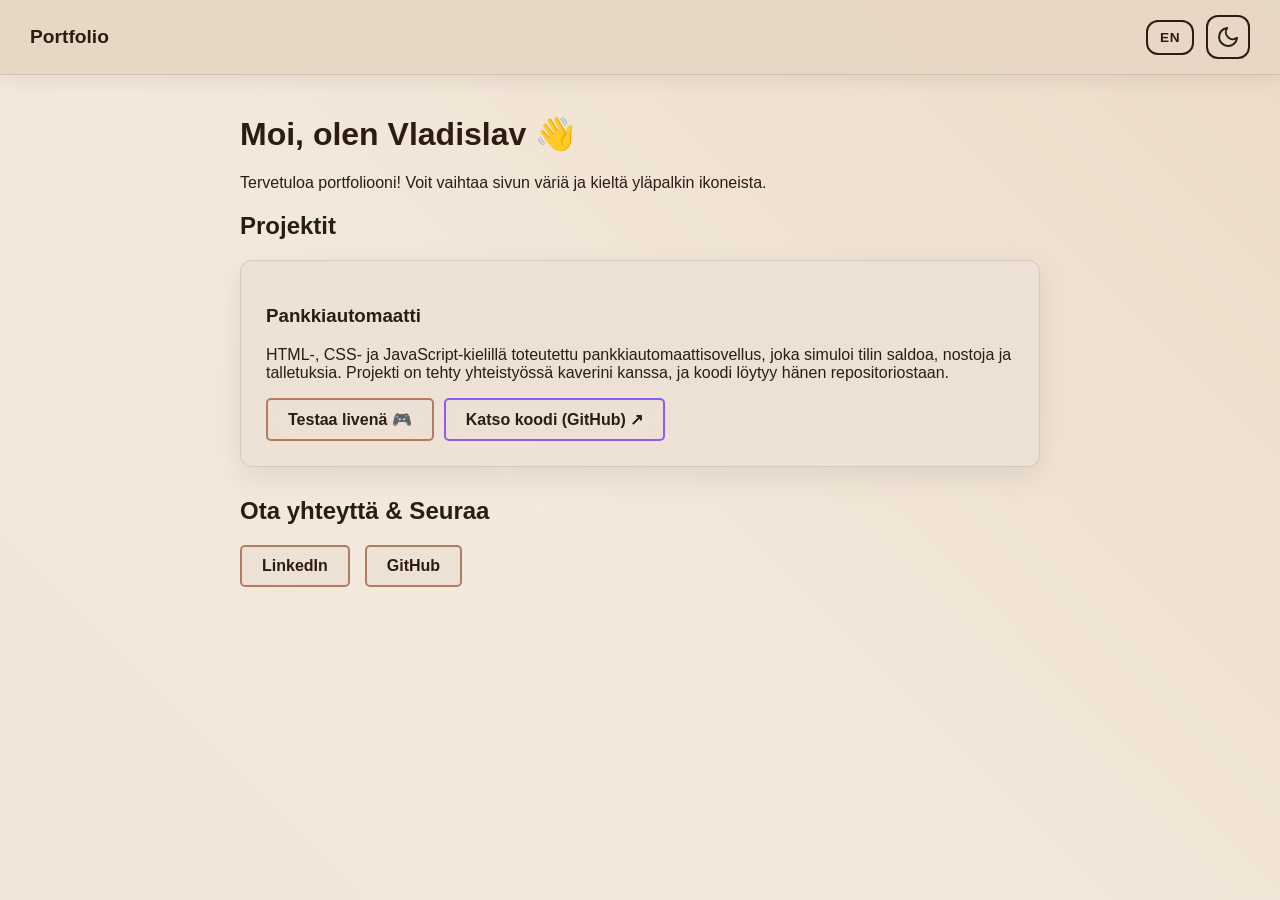
==== index.html @ b47e3428 "Iso p kirjain" ====
<!DOCTYPE html>
<html lang="fi">
<head>
    <meta charset="UTF-8">
    <meta name="viewport" content="width=device-width, initial-scale=1.0">
    <title>Minun Portfolioni</title>
    <link rel="stylesheet" href="style.css">
</head>
<body>

<nav class="navbar">
    <div class="logo">Portfolio</div>
    
    <div style="display: flex; gap: 12px; align-items: center;">
        
        <button class="kieli-nappi" id="kieli-nappi" aria-label="Vaihda kieltä">
            <span class="kieli-en">EN</span>
            <span class="kieli-fi">FI</span>
        </button>
        
        <button id="theme-toggle" class="teema-nappi-ikoni" aria-label="Vaihda teemaa">
            <svg class="sun-icon"   xmlns="http://www.w3.org/2000/svg" width="24" height="24" viewBox="0 0 24 24" fill="none" stroke="currentColor" stroke-width="2" stroke-linecap="round" stroke-linejoin="round"><circle cx="12" cy="12" r="5"></circle><line x1="12" y1="1" x2="12" y2="3"></line><line x1="12" y1="21" x2="12" y2="23"></line><line x1="4.22" y1="4.22" x2="5.64" y2="5.64"></line><line x1="18.36" y1="18.36" x2="19.78" y2="19.78"></line><line x1="1" y1="12" x2="3" y2="12"></line><line x1="21" y1="12" x2="23" y2="12"></line><line x1="4.22" y1="19.78" x2="5.64" y2="18.36"></line><line x1="18.36" y1="5.64" x2="19.78" y2="4.22"></line></svg>
            <svg class="moon-icon" xmlns="http://www.w3.org/2000/svg" width="24" height="24" viewBox="0 0 24 24" fill="none" stroke="currentColor" stroke-width="2" stroke-linecap="round" stroke-linejoin="round"><path d="M21 12.79A9 9 0 1 1 11.21 3 7 7 0 0 0 21 12.79z"></path></svg>
        </button>
        
    </div>
</nav>

    <main class="sisalto">
        
        <div class="lang-fi">
            <h1>Moi, olen Vladislav 👋</h1>
            <p>Tervetuloa portfoliooni! Voit vaihtaa sivun väriä ja kieltä yläpalkin ikoneista.</p>
            <h2>Projektit</h2>
        </div>
        <div class="lang-en">
            <h1>Hi, I'm Vladislav 👋</h1>
            <p>Welcome to my portfolio! You can change the theme and language from the top bar icons.</p>
            <h2>Projects</h2>
        </div>

        <div class="projekti">
            <div class="lang-fi">
                <h3>Pankkiautomaatti</h3>
                <p>HTML-, CSS- ja JavaScript-kielillä toteutettu pankkiautomaattisovellus, joka simuloi tilin saldoa, nostoja ja talletuksia. Projekti on tehty yhteistyössä kaverini kanssa, ja koodi löytyy hänen repositoriostaan.</p>
                
                <div style="display: flex; gap: 10px; margin-top: 15px; flex-wrap: wrap;">
                    <a href="./Pankkiautomaatti/index.html" class="some-linkki">Testaa livenä 🎮</a>
                    <a href="https://github.com/Alarmi0/Pankkiautomaatti" target="_blank" class="some-linkki" style="border-color: #8b5cf6;">Katso koodi (GitHub) ↗</a>
                </div>
            </div>
            
            <div class="lang-en">
                <h3>ATM Application</h3>
                <p>An ATM simulator application built using HTML, CSS, and JavaScript to manage account balances, cash withdrawals, and deposits. This project was co-developed with a friend and is hosted on their GitHub repository.</p>
                
                <div style="display: flex; gap: 10px; margin-top: 15px; flex-wrap: wrap;">
                    <a href="./Pankkiautomaatti/index.html" class="some-linkki">Try Live Demo 🎮</a>
                    <a href="https://github.com/Alarmi0/Pankkiautomaatti" target="_blank" class="some-linkki" style="border-color: #8b5cf6;">View Code (GitHub) ↗</a>
                </div>
            </div>
        </div>

        <h2 class="lang-fi">Ota yhteyttä & Seuraa</h2>
        <h2 class="lang-en">Contact & Follow</h2>
        
        <div class="linkit-lista">
            <a href="https://www.linkedin.com/in/vladislav-solousov-59ba9a3aa/" target="_blank" class="some-linkki linkedin">LinkedIn</a>
            <a href="https://github.com/kxne-bliup" target="_blank" class="some-linkki github">GitHub</a>
        </div>
    </main>

    <script>
        // Teeman vaihto (Dark/Light mode)
        const toggleButton = document.getElementById('theme-toggle');
        toggleButton.addEventListener('click', () => {
            document.body.classList.toggle('dark-theme');
        });

        // Kielen vaihto (FI/EN)
        const kieliNappi = document.getElementById('kieli-nappi');
        kieliNappi.addEventListener('click', () => {
            document.body.classList.toggle('lang-en');
        });
    </script>
</body>
</html>
---- style.css ----
/* --- 1. TEEMOJEN VÄRIT JA TURVALLISET LIIKKUVAT TAUSTAT --- */
:root {
    /* Vaalea teema: Poistettu valkoinen. Nyt mukana on pehmeää hiekkaa, latte-ruskeaa ja mantelia */
    --bg-gradient: linear-gradient(45deg, #ede0d4, #f3e9dc, #e6ccb2, #ddb892);
        
    --text-color: #2b1d11;     
    /* KORJATTU: Palkit ja laatikot ovat nyt selkeästi beigempia/ruskeampia */
    --nav-bg: rgba(230, 214, 196, 0.9); 
    --card-bg: rgba(237, 224, 212, 0.93); 
    --card-border: 1px solid rgba(43, 29, 17, 0.12); 
    --link-color: #b07d62; /* Syvennetty linkkien ruskeaa, jotta se erottuu kauniisti */     
}

body.dark-theme {
    /* Tumma teema: Pidetään tämä ennallaan, toimii loistavasti */
    --bg-gradient: linear-gradient(45deg, #040d1a, #0a192f, #1b3a6b, #0f172a);
        
    --text-color: #e2e8f0;     
    --nav-bg: rgba(13, 27, 42, 0.92);   
    --card-bg: rgba(15, 32, 67, 0.92);  
    --card-border: 1px solid rgba(255, 255, 255, 0.08); 
    --link-color: #205da1;     
}

/* --- 2. SIVUN MUOTOILUT JA ANIMAATIO --- */
body {
    font-family: 'Segoe UI', Tahoma, Geneva, Verdana, sans-serif;
    margin: 0;
    padding: 0;
    
    background: var(--bg-gradient);
    background-size: 400% 400%;
    animation: liikuvaTausta 22s ease infinite;
    
    color: var(--text-color);
    transition: color 0.3s;
}

/* --- 3. LIIKE-LOGIIKKA (Kertoo selaimelle miten väriä liikutetaan) --- */
@keyframes liikuvaTausta {
    0% { background-position: 0% 50%; }
    50% { background-position: 100% 50%; }
    100% { background-position: 0% 50%; }
}

/* --- 4. PALKIT JA LAATIKOT (Lasiefekti ja napakkuus) --- */
.navbar, .projekti, .some-linkki {
    backdrop-filter: blur(12px); /* Sumennus tekee taustasta modernin huurrelasin */
    -webkit-backdrop-filter: blur(12px);
}

/* Yläpalkki */
.navbar {
    display: flex;
    justify-content: space-between;
    align-items: center;
    padding: 15px 30px;
    background-color: var(--nav-bg);
    border-bottom: var(--card-border);
    box-shadow: 0 4px 20px rgba(0,0,0,0.08);
}

.logo {
    font-weight: bold;
    font-size: 1.2rem;
}

.teema-nappi-ikoni {
    background: transparent;
    border: 2px solid var(--text-color);
    border-radius: 12px;
    padding: 8px;
    cursor: pointer;
    color: var(--text-color); 
    transition: transform 0.2s, opacity 0.2s, border-color 0.3s;
    display: flex;
    align-items: center;
    justify-content: center;
}

/* Logiikka ikonien näyttämiseen */
body:not(.dark-theme) .sun-icon { display: none; }
body:not(.dark-theme) .moon-icon { display: block; }
body.dark-theme .sun-icon { display: block; }
body.dark-theme .moon-icon { display: none; }

/* Sisältöalue */
.sisalto {
    max-width: 800px;
    margin: 40px auto;
    padding: 0 20px;
}

/* Projektilaatikko */
.projekti {
    background-color: var(--card-bg);
    border: var(--card-border);
    padding: 25px;
    border-radius: 12px;
    margin-bottom: 30px;
    box-shadow: 0 10px 30px rgba(0,0,0,0.08);
    transition: background-color 0.3s, border-color 0.3s;
}

/* Linkit */
.linkit-lista {
    display: flex;
    gap: 15px;
}

.some-linkki {
    display: inline-block;
    padding: 10px 20px;
    background-color: var(--card-bg);
    color: var(--text-color);
    text-decoration: none;
    border-radius: 5px;
    border: 2px solid var(--link-color);
    font-weight: bold;
    transition: 0.2s;
}

.some-linkki:hover {
    background-color: var(--link-color);
    color: white;
}
/* --- 5. KIELEN VAIHTO JA LOGIIKKA --- */
.kieli-nappi {
    background: transparent;
    border: 2px solid var(--text-color);
    border-radius: 12px;
    padding: 8px 12px; /* Mitoitettu sopimaan täydellisesti teomanapin korkeuteen */
    cursor: pointer;
    color: var(--text-color);
    font-weight: bold;
    font-size: 0.85rem;
    letter-spacing: 0.5px;
    transition: transform 0.2s, background-color 0.3s, border-color 0.3s;
    display: flex;
    align-items: center;
    justify-content: center;
}

/* Kevyt taustaväri, kun napin päälle viedään hiiri */
.kieli-nappi:hover {
    background-color: rgba(43, 29, 17, 0.08);
}

body.dark-theme .kieli-nappi:hover {
    background-color: rgba(255, 255, 255, 0.08);
}

/* --- KIELIVERSIDEN NÄYTTÄMINEN JA PIILOTTAMINEN --- */

/* 1. KUN SIVU ON SUOMEKSI (Oletustila, eli bodysta PUUTTUU luokka .lang-en) */
body:not(.lang-en) .lang-fi { display: block; }   /* Näytä suomenkieliset tekstit */
body:not(.lang-en) .lang-en { display: none; }    /* Piilota englanninkieliset tekstit */
body:not(.lang-en) .kieli-en { display: block; }  /* Napissa lukee "EN" (kutsu vaihtamaan kieltä) */
body:not(.lang-en) .kieli-fi { display: none; }   /* Piilotetaan "FI" teksti napista */

/* 2. KUN SIVU ON ENGLANNIKSI (Kun bodyssä ON luokka .lang-en) */
body.lang-en .lang-fi { display: none; }          /* Piilota suomenkieliset tekstit */
body.lang-en .lang-en { display: block; }         /* Näytä englanninkieliset tekstit */
body.lang-en .kieli-en { display: none; }         /* Piilotetaan "EN" teksti napista */
body.lang-en .kieli-fi { display: block; }        /* Napissa lukee "FI" (kutsu vaihtamaan takaisin) */
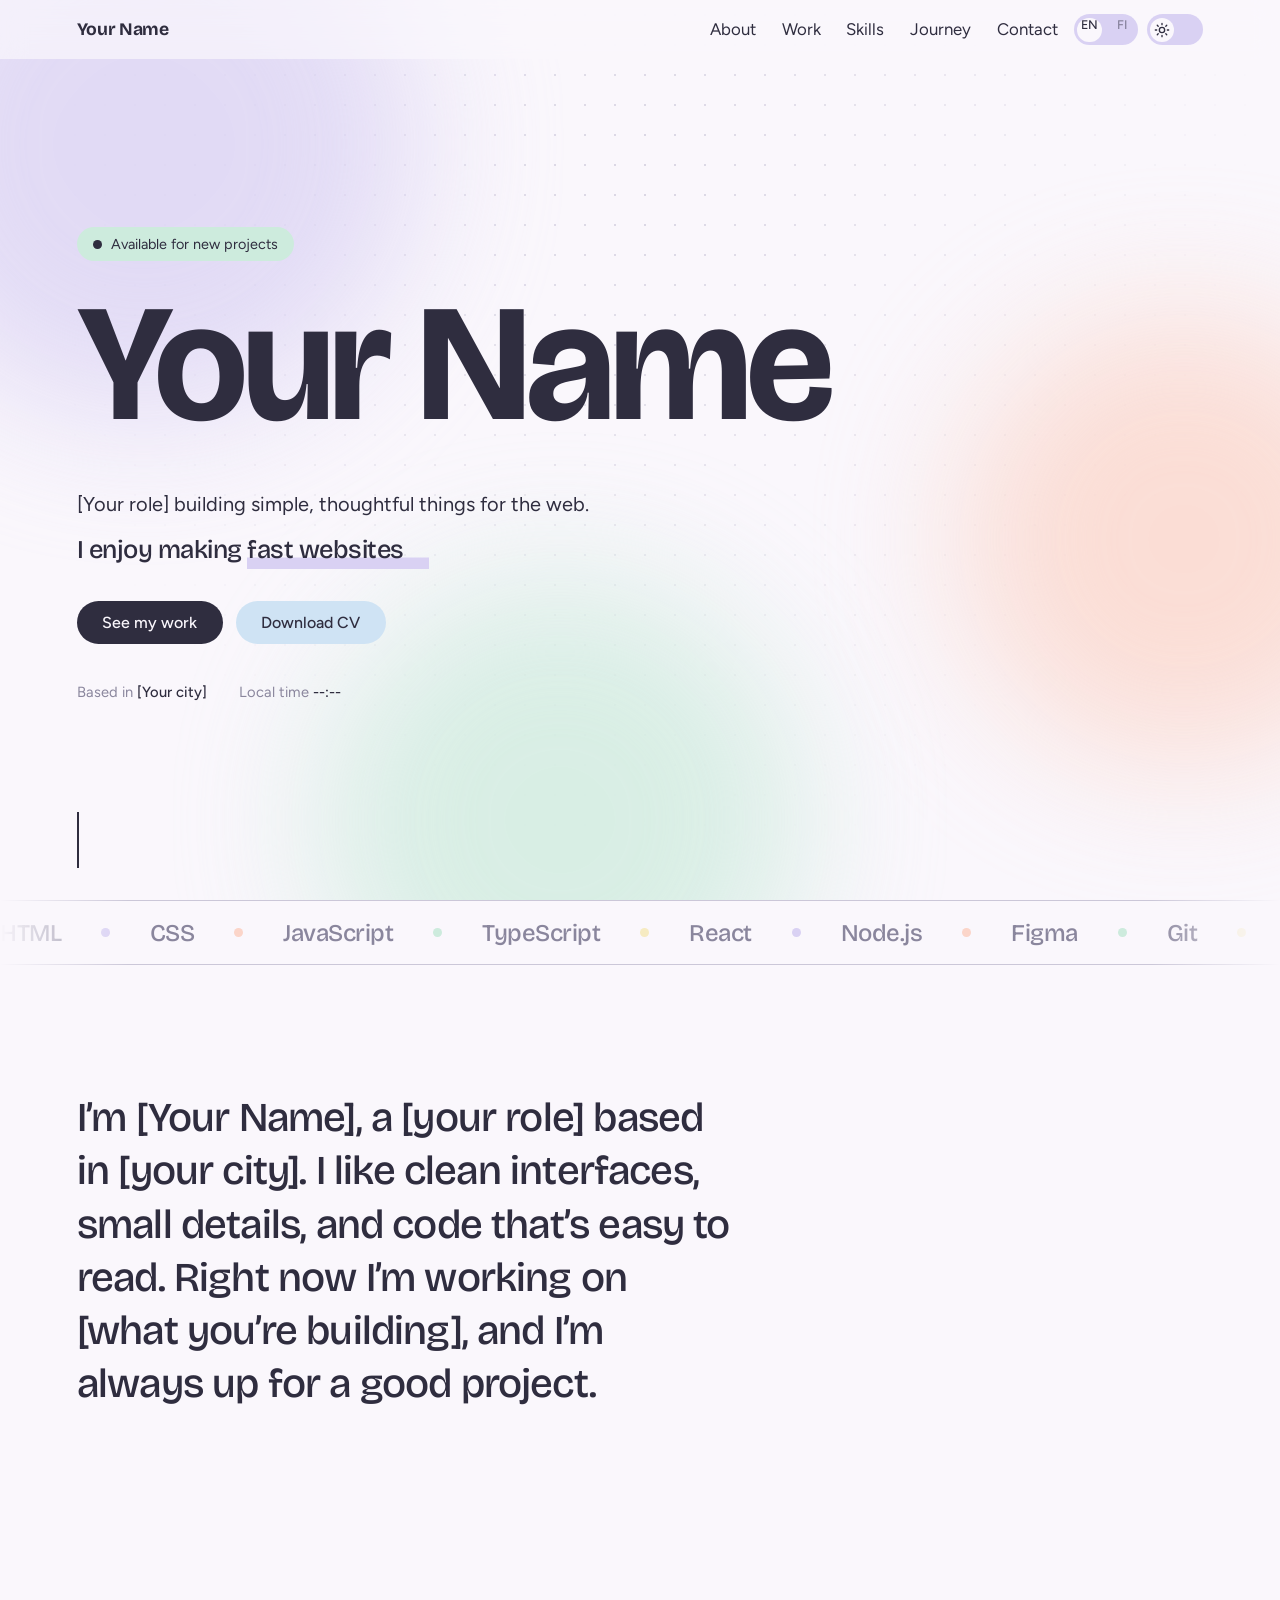
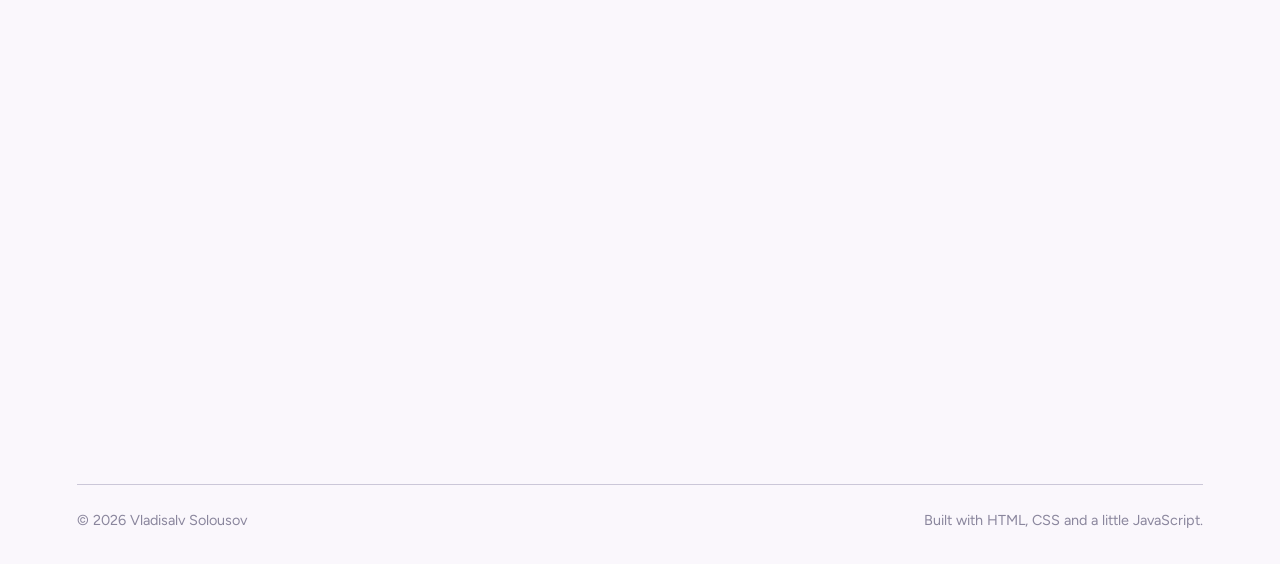
==== commit deb69c51: "New design" ====
--- a/index.html
+++ b/index.html
@@ -1,87 +1,376 @@
 <!DOCTYPE html>
-<html lang="fi">
+<html lang="en" data-lang="en" data-theme="light">
 <head>
-    <meta charset="UTF-8">
-    <meta name="viewport" content="width=device-width, initial-scale=1.0">
-    <title>Minun Portfolioni</title>
-    <link rel="stylesheet" href="style.css">
+  <meta charset="UTF-8">
+  <meta name="viewport" content="width=device-width, initial-scale=1">
+  <meta name="color-scheme" content="light dark">
+  <!-- ✏️ EDIT: page title + description -->
+  <title> Vladisalv Solousov – Portfolio</title>
+  <meta name="description" content="Portfolio of Your Name – [your role].">
+  <link rel="preconnect" href="https://fonts.googleapis.com">
+  <link rel="preconnect" href="https://fonts.gstatic.com" crossorigin>
+  <link href="https://fonts.googleapis.com/css2?family=Bricolage+Grotesque:opsz,wght@12..96,500;12..96,700&family=Figtree:wght@400;500&display=swap" rel="stylesheet">
+  <link rel="stylesheet" href="style.css">
+  <!-- Uses the visitor's system theme before the page paints (no flash) -->
+  <script>try{document.documentElement.dataset.theme=matchMedia('(prefers-color-scheme:dark)').matches?'dark':'light'}catch(e){}</script>
 </head>
 <body>
 
-<nav class="navbar">
-    <div class="logo">Portfolio</div>
-    
-    <div style="display: flex; gap: 12px; align-items: center;">
-        
-        <button class="kieli-nappi" id="kieli-nappi" aria-label="Vaihda kieltä">
-            <span class="kieli-en">EN</span>
-            <span class="kieli-fi">FI</span>
-        </button>
-        
-        <button id="theme-toggle" class="teema-nappi-ikoni" aria-label="Vaihda teemaa">
-            <svg class="sun-icon"   xmlns="http://www.w3.org/2000/svg" width="24" height="24" viewBox="0 0 24 24" fill="none" stroke="currentColor" stroke-width="2" stroke-linecap="round" stroke-linejoin="round"><circle cx="12" cy="12" r="5"></circle><line x1="12" y1="1" x2="12" y2="3"></line><line x1="12" y1="21" x2="12" y2="23"></line><line x1="4.22" y1="4.22" x2="5.64" y2="5.64"></line><line x1="18.36" y1="18.36" x2="19.78" y2="19.78"></line><line x1="1" y1="12" x2="3" y2="12"></line><line x1="21" y1="12" x2="23" y2="12"></line><line x1="4.22" y1="19.78" x2="5.64" y2="18.36"></line><line x1="18.36" y1="5.64" x2="19.78" y2="4.22"></line></svg>
-            <svg class="moon-icon" xmlns="http://www.w3.org/2000/svg" width="24" height="24" viewBox="0 0 24 24" fill="none" stroke="currentColor" stroke-width="2" stroke-linecap="round" stroke-linejoin="round"><path d="M21 12.79A9 9 0 1 1 11.21 3 7 7 0 0 0 21 12.79z"></path></svg>
-        </button>
-        
-    </div>
-</nav>
-
-    <main class="sisalto">
-        
-        <div class="lang-fi">
-            <h1>Moi, olen Vladislav 👋</h1>
-            <p>Tervetuloa portfoliooni! Voit vaihtaa sivun väriä ja kieltä yläpalkin ikoneista.</p>
-            <h2>Projektit</h2>
-        </div>
-        <div class="lang-en">
-            <h1>Hi, I'm Vladislav 👋</h1>
-            <p>Welcome to my portfolio! You can change the theme and language from the top bar icons.</p>
-            <h2>Projects</h2>
-        </div>
-
-        <div class="projekti">
-            <div class="lang-fi">
-                <h3>Pankkiautomaatti</h3>
-                <p>HTML-, CSS- ja JavaScript-kielillä toteutettu pankkiautomaattisovellus, joka simuloi tilin saldoa, nostoja ja talletuksia. Projekti on tehty yhteistyössä kaverini kanssa, ja koodi löytyy hänen repositoriostaan.</p>
-                
-                <div style="display: flex; gap: 10px; margin-top: 15px; flex-wrap: wrap;">
-                    <a href="./Pankkiautomaatti/index.html" class="some-linkki">Testaa livenä 🎮</a>
-                    <a href="https://github.com/Alarmi0/Pankkiautomaatti" target="_blank" class="some-linkki" style="border-color: #8b5cf6;">Katso koodi (GitHub) ↗</a>
-                </div>
+  <div class="progress" aria-hidden="true"></div>
+  <div class="blobs" aria-hidden="true"><i class="blob b1"></i><i class="blob b2"></i><i class="blob b3"></i><i class="glow"></i></div>
+
+  <header class="nav">
+    <!-- ✏️ EDIT: your name / initials -->
+    <a href="#top" class="logo">Your Name</a>
+    <nav class="menu">
+      <a href="#about" data-i18n="nav_about">About</a>
+      <a href="#work" data-i18n="nav_work">Work</a>
+      <a href="#skills" data-i18n="nav_skills">Skills</a>
+      <a href="#journey" data-i18n="nav_exp">Journey</a>
+      <a href="#contact" data-i18n="nav_contact">Contact</a>
+    </nav>
+    <div class="ctrl">
+      <button class="lang" id="lang" type="button" aria-label="Switch language / Vaihda kieli"><i class="ind"></i><span>EN</span><span>FI</span></button>
+      <button class="theme" id="theme" type="button" aria-label="Toggle light / dark theme">
+        <span class="thumb">
+          <svg class="sun" viewBox="0 0 24 24"><circle cx="12" cy="12" r="4"/><path d="M12 2v2M12 20v2M4.9 4.9l1.4 1.4M17.7 17.7l1.4 1.4M2 12h2M20 12h2M4.9 19.1l1.4-1.4M17.7 6.3l1.4-1.4"/></svg>
+          <svg class="moon" viewBox="0 0 24 24"><path d="M20 14.5A8 8 0 0 1 9.5 4a8 8 0 1 0 10.5 10.5z"/></svg>
+        </span>
+      </button>
+    </div>
+  </header>
+
+  <main id="top">
+
+    <!-- ============ HERO ============ -->
+    <section class="hero">
+      <span class="badge"><i></i><span data-i18n="avail">Available for new projects</span></span>
+      <!-- ✏️ EDIT: your name (keep aria-label in sync) -->
+      <h1 class="split" aria-label="Your Name">Your Name</h1>
+      <!-- ✏️ EDIT: role + one line (Finnish version is in script.js, key "lead") -->
+      <p class="lead" data-i18n="lead">[Your role] building simple, thoughtful things for the web.</p>
+      <p class="rotor"><span data-i18n="rot_pre">I enjoy making</span>
+        <span class="words"><span class="wl"><b data-i18n="r1">fast websites</b><b data-i18n="r2">clean interfaces</b><b data-i18n="r3">useful tools</b><b data-i18n="r1">fast websites</b></span></span>
+      </p>
+      <div class="cta">
+        <a class="btn" href="#work" data-i18n="cta_work">See my work</a>
+        <!-- 👉 ADD YOUR CV FILE HERE (put cv.pdf next to index.html) -->
+        <a class="pill" href="cv.pdf" download data-i18n="cta_cv">Download CV</a>
+      </div>
+      <!-- ✏️ EDIT: your city + time zone (data-tz, e.g. Europe/Helsinki, America/New_York) -->
+      <p class="where">
+        <span><span data-i18n="loc_l">Based in</span> <b>[Your city]</b></span>
+        <span><span data-i18n="lt_l">Local time</span> <b><time id="clock" data-tz="Europe/Helsinki">--:--</time></b></span>
+      </p>
+      <span class="hint" aria-hidden="true"></span>
+    </section>
+
+    <!-- ✏️ EDIT: tech names in the moving strip -->
+    <div class="marquee" aria-hidden="true">
+      <ul class="mtrack"><li>HTML</li><li>CSS</li><li>JavaScript</li><li>TypeScript</li><li>React</li><li>Node.js</li><li>Figma</li><li>Git</li><li>Accessibility</li></ul>
+    </div>
+
+    <!-- ============ ABOUT ============ -->
+    <section id="about" class="about">
+      <div class="about-grid">
+        <div>
+          <!-- ✏️ EDIT: intro (words light up on scroll) -->
+          <p class="scrub" data-i18n="about">I’m [Your Name], a [your role] based in [your city]. I like clean interfaces, small details, and code that’s easy to read. Right now I’m working on [what you’re building], and I’m always up for a good project.</p>
+          <!-- ✏️ EDIT: your numbers (data-count) -->
+          <div class="stats">
+            <div><b data-count="3" data-suffix="+">0</b><span data-i18n="st1">Years of experience</span></div>
+            <div><b data-count="12" data-suffix="">0</b><span data-i18n="st2">Projects shipped</span></div>
+            <div><b data-count="999" data-suffix="">0</b><span data-i18n="st3">Cups of coffee</span></div>
+          </div>
+        </div>
+
+        <aside class="profile reveal">
+          <div class="avatar">
+            <!-- ✏️ OPTIONAL: replace the initials with <img src="me.jpg" alt="Your Name"> -->
+            <span>YN</span>
+          </div>
+          <h3>Your Name</h3>
+          <p class="role">[Your role]</p>
+          <dl>
+            <div><dt data-i18n="loc_l">Based in</dt><dd>[Your city]</dd></div>
+            <div><dt data-i18n="lg_l">Languages</dt><dd data-i18n="lg_v">English, Finnish</dd></div>
+            <div><dt data-i18n="fc_l">Focus</dt><dd data-i18n="fc_v">Front-end & UX</dd></div>
+            <div><dt data-i18n="ln_l">Learning</dt><dd>TypeScript</dd></div>
+            <div><dt data-i18n="op_l">Open to</dt><dd data-i18n="op_v">Freelance & full-time</dd></div>
+          </dl>
+        </aside>
+      </div>
+    </section>
+
+    <!-- ============ SERVICES ============ -->
+    <section class="services">
+      <div class="head">
+        <h2 class="reveal" data-i18n="sv_h">What I do</h2>
+        <p class="intro reveal" style="--d:.1s" data-i18n="sv_i">Four things I do well, from first sketch to final launch.</p>
+      </div>
+      <div class="svgrid">
+        <article class="svc reveal" style="--tint:var(--lavender);--d:0s">
+          <div class="ico"><svg viewBox="0 0 24 24"><path d="M8 8l-5 4 5 4M16 8l5 4-5 4M14 5l-4 14"/></svg></div>
+          <h3 data-i18n="sv1_t">Websites & web apps</h3>
+          <p data-i18n="sv1_d">Fast, responsive sites built with clean, maintainable code.</p>
+        </article>
+        <article class="svc reveal" style="--tint:var(--peach);--d:.1s">
+          <div class="ico"><svg viewBox="0 0 24 24"><path d="M12 20h9M16.5 3.5a2.1 2.1 0 0 1 3 3L7 19l-4 1 1-4z"/></svg></div>
+          <h3 data-i18n="sv2_t">UI & UX design</h3>
+          <p data-i18n="sv2_d">Clear layouts and flows, prototyped before a line of code.</p>
+        </article>
+        <article class="svc reveal" style="--tint:var(--mint);--d:.2s">
+          <div class="ico"><svg viewBox="0 0 24 24"><path d="M13 2L4 14h7l-1 8 9-12h-7z"/></svg></div>
+          <h3 data-i18n="sv3_t">Performance & SEO</h3>
+          <p data-i18n="sv3_d">Pages that load quickly and are easy to find.</p>
+        </article>
+        <article class="svc reveal" style="--tint:var(--butter);--d:.3s">
+          <div class="ico"><svg viewBox="0 0 24 24"><path d="M1 12s4-8 11-8 11 8 11 8-4 8-11 8S1 12 1 12z"/><circle cx="12" cy="12" r="3"/></svg></div>
+          <h3 data-i18n="sv4_t">Accessibility</h3>
+          <p data-i18n="sv4_d">Sites that work for everyone, on every device.</p>
+        </article>
+      </div>
+    </section>
+
+    <!-- ============ PROJECTS ============ -->
+    <section id="work" class="work">
+      <div class="head">
+        <h2 class="reveal" data-i18n="work_h">Selected work</h2>
+        <p class="intro reveal" style="--d:.1s" data-i18n="wk_i">A few things I’ve built recently. Hover a card to explore.</p>
+      </div>
+      <div class="filters reveal" style="--d:.15s">
+        <button class="chipbtn on" type="button" data-f="all" data-i18n="fl_all">All</button>
+        <button class="chipbtn" type="button" data-f="web">Web</button>
+        <button class="chipbtn" type="button" data-f="design">Design</button>
+      </div>
+
+      <div class="cards">
+        <!-- ✏️ EDIT: one <article> per project. data-cat = web or design. Colors: lavender, peach, mint, butter, sky -->
+        <article class="card" data-cat="web" style="--tint:var(--lavender);--d:0s">
+          <div class="shot">
+            <!-- ✏️ OPTIONAL: replace .bar + .mock with <img src="project1.png" alt="Project one screenshot"> -->
+            <div class="bar"><i></i><i></i><i></i></div>
+            <div class="mock"><u></u><u></u><u></u></div>
+          </div>
+          <div class="info">
+            <p class="meta"><span>2026</span><span>Front-end</span></p>
+            <h3>Project one</h3>
+            <p data-i18n="p1">What it is, who it’s for, and what you built.</p>
+            <p class="kpi"><span><b>98</b> Lighthouse</span><span><b>1.1s</b> LCP</span></p>
+            <ul class="tags"><li>HTML</li><li>CSS</li><li>JavaScript</li></ul>
+            <div class="acts">
+              <!-- 👉 ADD PROJECT 1 LIVE LINK + CODE LINK -->
+              <a class="ulink" href="https://example.com/project-one" target="_blank" rel="noopener" data-i18n="live">Live site</a>
+              <a class="ulink" href="https://github.com/YOUR-GITHUB/project-one" target="_blank" rel="noopener" data-i18n="code">Code</a>
             </div>
-            
-            <div class="lang-en">
-                <h3>ATM Application</h3>
-                <p>An ATM simulator application built using HTML, CSS, and JavaScript to manage account balances, cash withdrawals, and deposits. This project was co-developed with a friend and is hosted on their GitHub repository.</p>
-                
-                <div style="display: flex; gap: 10px; margin-top: 15px; flex-wrap: wrap;">
-                    <a href="./Pankkiautomaatti/index.html" class="some-linkki">Try Live Demo 🎮</a>
-                    <a href="https://github.com/Alarmi0/Pankkiautomaatti" target="_blank" class="some-linkki" style="border-color: #8b5cf6;">View Code (GitHub) ↗</a>
-                </div>
+          </div>
+        </article>
+
+        <article class="card" data-cat="web" style="--tint:var(--peach);--d:.15s">
+          <div class="shot">
+            <div class="bar"><i></i><i></i><i></i></div>
+            <div class="mock"><u></u><u></u><u></u></div>
+          </div>
+          <div class="info">
+            <p class="meta"><span>2025</span><span>Full-stack</span></p>
+            <h3>Project two</h3>
+            <p data-i18n="p2">What it is, who it’s for, and what you built.</p>
+            <p class="kpi"><span><b>2k</b> users</span><span><b>99.9%</b> uptime</span></p>
+            <ul class="tags"><li>React</li><li>Node.js</li><li>API</li></ul>
+            <div class="acts">
+              <!-- 👉 ADD PROJECT 2 LIVE LINK + CODE LINK -->
+              <a class="ulink" href="https://example.com/project-two" target="_blank" rel="noopener" data-i18n="live">Live site</a>
+              <a class="ulink" href="https://github.com/YOUR-GITHUB/project-two" target="_blank" rel="noopener" data-i18n="code">Code</a>
             </div>
-        </div>
-
-        <h2 class="lang-fi">Ota yhteyttä & Seuraa</h2>
-        <h2 class="lang-en">Contact & Follow</h2>
-        
-        <div class="linkit-lista">
-            <a href="https://www.linkedin.com/in/vladislav-solousov-59ba9a3aa/" target="_blank" class="some-linkki linkedin">LinkedIn</a>
-            <a href="https://github.com/kxne-bliup" target="_blank" class="some-linkki github">GitHub</a>
-        </div>
-    </main>
-
-    <script>
-        // Teeman vaihto (Dark/Light mode)
-        const toggleButton = document.getElementById('theme-toggle');
-        toggleButton.addEventListener('click', () => {
-            document.body.classList.toggle('dark-theme');
-        });
-
-        // Kielen vaihto (FI/EN)
-        const kieliNappi = document.getElementById('kieli-nappi');
-        kieliNappi.addEventListener('click', () => {
-            document.body.classList.toggle('lang-en');
-        });
-    </script>
+          </div>
+        </article>
+
+        <article class="card" data-cat="design" style="--tint:var(--mint);--d:.3s">
+          <div class="shot">
+            <div class="bar"><i></i><i></i><i></i></div>
+            <div class="mock"><u></u><u></u><u></u></div>
+          </div>
+          <div class="info">
+            <p class="meta"><span>2024</span><span>Design + code</span></p>
+            <h3>Project three</h3>
+            <p data-i18n="p3">What it is, who it’s for, and what you built.</p>
+            <p class="kpi"><span><b>AA</b> WCAG</span><span><b>12</b> screens</span></p>
+            <ul class="tags"><li>Figma</li><li>CSS</li><li>Accessibility</li></ul>
+            <div class="acts">
+              <!-- 👉 ADD PROJECT 3 LIVE LINK + CODE LINK -->
+              <a class="ulink" href="https://example.com/project-three" target="_blank" rel="noopener" data-i18n="live">Live site</a>
+              <a class="ulink" href="https://github.com/YOUR-GITHUB/project-three" target="_blank" rel="noopener" data-i18n="code">Code</a>
+            </div>
+          </div>
+        </article>
+      </div>
+    </section>
+
+    <!-- ============ SKILLS ============ -->
+    <section id="skills" class="skills">
+      <div class="head">
+        <h2 class="reveal" data-i18n="skills_h">Skills</h2>
+        <p class="intro reveal" style="--d:.1s" data-i18n="sk_i">Tools I reach for every day, and what I’m comfortable with.</p>
+      </div>
+      <!-- ✏️ EDIT: skill names + level (--v is 0–100) -->
+      <div class="sgrid">
+        <div class="sgroup reveal" style="--tint:var(--lavender);--d:0s">
+          <h3 data-i18n="sk1">Front-end</h3>
+          <ul>
+            <li style="--v:92"><span>HTML & CSS</span></li>
+            <li style="--v:85"><span>JavaScript</span></li>
+            <li style="--v:75"><span>React</span></li>
+          </ul>
+        </div>
+        <div class="sgroup reveal" style="--tint:var(--peach);--d:.15s">
+          <h3 data-i18n="sk2">Back-end</h3>
+          <ul>
+            <li style="--v:70"><span>Node.js</span></li>
+            <li style="--v:65"><span>SQL</span></li>
+            <li style="--v:60"><span>REST APIs</span></li>
+          </ul>
+        </div>
+        <div class="sgroup reveal" style="--tint:var(--mint);--d:.3s">
+          <h3 data-i18n="sk3">Tools</h3>
+          <ul>
+            <li style="--v:88"><span>Git & GitHub</span></li>
+            <li style="--v:78"><span>Figma</span></li>
+            <li style="--v:72"><span>Accessibility</span></li>
+          </ul>
+        </div>
+      </div>
+      <!-- ✏️ EDIT: extra tools -->
+      <div class="also reveal">
+        <span data-i18n="also">Also familiar with</span>
+        <ul><li>TypeScript</li><li>Tailwind</li><li>Docker</li><li>Python</li><li>Vite</li><li>Jest</li></ul>
+      </div>
+    </section>
+
+    <!-- ============ PROCESS ============ -->
+    <section class="process">
+      <div class="head">
+        <h2 class="reveal" data-i18n="pr_h">How I work</h2>
+        <p class="intro reveal" style="--d:.1s" data-i18n="pr_i">A simple process that keeps projects calm and on schedule.</p>
+      </div>
+      <ol class="steps">
+        <li style="--n:0;--tint:var(--lavender)"><span class="num">1</span><h3 data-i18n="pr1_t">Discover</h3><p data-i18n="pr1_d">We talk goals, users and scope.</p></li>
+        <li style="--n:1;--tint:var(--peach)"><span class="num">2</span><h3 data-i18n="pr2_t">Design</h3><p data-i18n="pr2_d">Sketches and a clickable prototype.</p></li>
+        <li style="--n:2;--tint:var(--mint)"><span class="num">3</span><h3 data-i18n="pr3_t">Build</h3><p data-i18n="pr3_d">Clean code, shared progress every week.</p></li>
+        <li style="--n:3;--tint:var(--butter)"><span class="num">4</span><h3 data-i18n="pr4_t">Launch</h3><p data-i18n="pr4_d">Testing, release and support after.</p></li>
+      </ol>
+    </section>
+
+    <!-- ============ JOURNEY ============ -->
+    <section id="journey" class="journey">
+      <div class="head">
+        <h2 class="reveal" data-i18n="exp_h">Experience & education</h2>
+        <p class="intro reveal" style="--d:.1s" data-i18n="ex_i">Where I’ve worked and studied.</p>
+      </div>
+      <!-- ✏️ EDIT: add or remove <li> items (keep --n counting 0,1,2…) -->
+      <ol class="timeline">
+        <li style="--n:0;--tint:var(--lavender)">
+          <time data-i18n="e1_date">2024 – Present</time>
+          <h3 data-i18n="e1_t">[Job title], [Company]</h3>
+          <p data-i18n="e1_d">What you did, what you built, and the result.</p>
+        </li>
+        <li style="--n:1;--tint:var(--peach)">
+          <time data-i18n="e2_date">2022 – 2024</time>
+          <h3 data-i18n="e2_t">[Previous role], [Company]</h3>
+          <p data-i18n="e2_d">What you did, what you built, and the result.</p>
+        </li>
+        <li style="--n:2;--tint:var(--mint)">
+          <time>2019 – 2022</time>
+          <h3 data-i18n="e3_t">[Degree], [University]</h3>
+          <p data-i18n="e3_d">Focus area, thesis, or something you’re proud of.</p>
+        </li>
+      </ol>
+    </section>
+
+    <!-- ============ TESTIMONIALS ============ -->
+    <section class="kind">
+      <div class="head">
+        <h2 class="reveal" data-i18n="ts_h">Kind words</h2>
+        <p class="intro reveal" style="--d:.1s" data-i18n="ts_i">What people say about working with me.</p>
+      </div>
+      <!-- ✏️ EDIT: real quotes, names and roles -->
+      <div class="quotes">
+        <figure class="quote reveal" style="--tint:var(--lavender);--d:0s">
+          <blockquote data-i18n="t1">Delivered ahead of schedule and the site looks exactly how we imagined.</blockquote>
+          <figcaption><i>AB</i><span><b>[Client name]</b><small>[Role, Company]</small></span></figcaption>
+        </figure>
+        <figure class="quote reveal" style="--tint:var(--peach);--d:.15s">
+          <blockquote data-i18n="t2">Clear communication, careful details, and zero surprises.</blockquote>
+          <figcaption><i>CD</i><span><b>[Client name]</b><small>[Role, Company]</small></span></figcaption>
+        </figure>
+        <figure class="quote reveal" style="--tint:var(--mint);--d:.3s">
+          <blockquote data-i18n="t3">Our page speed doubled. Easy to work with from day one.</blockquote>
+          <figcaption><i>EF</i><span><b>[Client name]</b><small>[Role, Company]</small></span></figcaption>
+        </figure>
+      </div>
+    </section>
+  </main>
+
+  <!-- ============ CONTACT ============ -->
+  <footer id="contact">
+    <h2 class="reveal" data-i18n="contact_h">Let’s build something together.</h2>
+    <div class="fgrid">
+      <div class="reveal" style="--d:.1s">
+        <p class="ct" data-i18n="ct_p">Have a project, a question or just want to say hi? My inbox is open.</p>
+        <div class="links">
+          <!-- 👉 ADD YOUR LINKEDIN URL HERE -->
+          <a class="pill" href="https://www.linkedin.com/in/vladislav-solousov-59ba9a3aa/" target="_blank" rel="noopener">LinkedIn</a>
+          <!-- 👉 ADD YOUR GITHUB URL HERE -->
+          <a class="pill" href="https://github.com/kxne-bliup" target="_blank" rel="noopener">GitHub</a>
+          <button class="btn" id="openMail" type="button" data-i18n="email_btn">Send me an email</button>
+          <!-- 👉 ADD YOUR EMAIL ADDRESS in data-email -->
+          <button class="ghost" id="copyMail" type="button" data-email="vsolousov09@gmail.com" data-i18n="copy">Copy email</button>
+        </div>
+      </div>
+      <div class="reveal" style="--d:.2s">
+        <h4 data-i18n="ft_nav">Navigate</h4>
+        <ul class="flist">
+          <li><a class="ulink" href="#about" data-i18n="nav_about">About</a></li>
+          <li><a class="ulink" href="#work" data-i18n="nav_work">Work</a></li>
+          <li><a class="ulink" href="#skills" data-i18n="nav_skills">Skills</a></li>
+          <li><a class="ulink" href="#journey" data-i18n="nav_exp">Journey</a></li>
+        </ul>
+      </div>
+      <div class="reveal" style="--d:.3s">
+        <h4 data-i18n="ft_con">Contact</h4>
+        <ul class="flist">
+          <!-- 👉 ADD YOUR EMAIL ADDRESS in href and text -->
+          <li><a class="ulink" href="mailto:vsolousov09@gmail.com">vsolousov09@gmail.com</a></li>
+          <li>[Oulu]</li>
+          <li data-i18n="ft_rep">Replies within a day</li>
+        </ul>
+      </div>
+    </div>
+    <div class="fbottom">
+      <!-- ✏️ EDIT: your name -->
+      <span>© 2026 Vladisalv Solousov</span>
+      <span data-i18n="built">Built with HTML, CSS and a little JavaScript.</span>
+    </div>
+  </footer>
+
+  <button class="top" type="button" aria-label="Back to top"><svg viewBox="0 0 24 24"><path d="M12 19V5M5 12l7-7 7 7"/></svg></button>
+
+  <!-- ============ EMAIL POP-UP ============ -->
+  <dialog id="mailModal" aria-labelledby="mailTitle">
+    <div class="box">
+      <button class="x" type="button" data-close aria-label="Close">×</button>
+      <h3 id="mailTitle" data-i18n="mail_h">Say hello</h3>
+      <p class="note" data-i18n="mail_note">I usually reply within a day.</p>
+      <!-- 👉 ADD YOUR FORMSPREE URL HERE: replace YOUR_FORM_ID (formspree.io) -->
+      <form action="https://formspree.io/f/YOUR_FORM_ID" method="POST">
+        <label><span data-i18n="f_name">Your name</span><input name="name" required autocomplete="name"></label>
+        <label><span data-i18n="f_email">Your email</span><input name="email" type="email" required autocomplete="email"></label>
+        <label><span data-i18n="f_msg">Message</span><textarea name="message" rows="4" required></textarea></label>
+        <button class="btn" type="submit" data-i18n="send">Send message</button>
+        <p class="status" role="status"></p>
+      </form>
+    </div>
+  </dialog>
+
+  <script src="script.js"></script>
 </body>
 </html>
--- a/style.css
+++ b/style.css
@@ -1,165 +1,316 @@
-/* --- 1. TEEMOJEN VÄRIT JA TURVALLISET LIIKKUVAT TAUSTAT --- */
-:root {
-    /* Vaalea teema: Poistettu valkoinen. Nyt mukana on pehmeää hiekkaa, latte-ruskeaa ja mantelia */
-    --bg-gradient: linear-gradient(45deg, #ede0d4, #f3e9dc, #e6ccb2, #ddb892);
-        
-    --text-color: #2b1d11;     
-    /* KORJATTU: Palkit ja laatikot ovat nyt selkeästi beigempia/ruskeampia */
-    --nav-bg: rgba(230, 214, 196, 0.9); 
-    --card-bg: rgba(237, 224, 212, 0.93); 
-    --card-border: 1px solid rgba(43, 29, 17, 0.12); 
-    --link-color: #b07d62; /* Syvennetty linkkien ruskeaa, jotta se erottuu kauniisti */     
+/* ---------- Tokens (light) ---------- */
+:root{
+  --bg:#faf7fc; --ink:#2f2d3f; --muted:#cbc7d8; --sub:#8a869d;
+  --lavender:#d9d1f3; --peach:#fbd5c9; --mint:#cdebdd; --butter:#f6ebc2; --sky:#cfe3f4;
+  --navbg:rgba(250,247,252,.72); --chip:rgba(255,255,255,.65);
+  --fieldbg:rgba(217,209,243,.35); --fieldfocus:#fff; --scrim:rgba(217,209,243,.5);
+  --blob:.75; --glow:.5; --shadow:rgba(80,60,150,.4);
+  --ease:cubic-bezier(.22,1,.36,1);
+  --head:'Bricolage Grotesque',system-ui,sans-serif;
+  --body:'Figtree',system-ui,sans-serif;
+  --pad:clamp(1.25rem,6vw,6rem);
 }
-
-body.dark-theme {
-    /* Tumma teema: Pidetään tämä ennallaan, toimii loistavasti */
-    --bg-gradient: linear-gradient(45deg, #040d1a, #0a192f, #1b3a6b, #0f172a);
-        
-    --text-color: #e2e8f0;     
-    --nav-bg: rgba(13, 27, 42, 0.92);   
-    --card-bg: rgba(15, 32, 67, 0.92);  
-    --card-border: 1px solid rgba(255, 255, 255, 0.08); 
-    --link-color: #205da1;     
+/* ---------- Tokens (dark: same pastels, deepened) ---------- */
+[data-theme=dark]{
+  --bg:#15131d; --ink:#ece9f7; --muted:#3b374d; --sub:#9692ad;
+  --lavender:#3a3358; --peach:#573a40; --mint:#2d4a43; --butter:#4f4730; --sky:#2c4258;
+  --navbg:rgba(21,19,29,.72); --chip:rgba(255,255,255,.08);
+  --fieldbg:rgba(255,255,255,.07); --fieldfocus:#211e2d; --scrim:rgba(8,6,16,.62);
+  --blob:.32; --glow:.35; --shadow:rgba(0,0,0,.6);
+  color-scheme:dark;
 }
-
-/* --- 2. SIVUN MUOTOILUT JA ANIMAATIO --- */
-body {
-    font-family: 'Segoe UI', Tahoma, Geneva, Verdana, sans-serif;
-    margin: 0;
-    padding: 0;
-    
-    background: var(--bg-gradient);
-    background-size: 400% 400%;
-    animation: liikuvaTausta 22s ease infinite;
-    
-    color: var(--text-color);
-    transition: color 0.3s;
-}
-
-/* --- 3. LIIKE-LOGIIKKA (Kertoo selaimelle miten väriä liikutetaan) --- */
-@keyframes liikuvaTausta {
-    0% { background-position: 0% 50%; }
-    50% { background-position: 100% 50%; }
-    100% { background-position: 0% 50%; }
-}
-
-/* --- 4. PALKIT JA LAATIKOT (Lasiefekti ja napakkuus) --- */
-.navbar, .projekti, .some-linkki {
-    backdrop-filter: blur(12px); /* Sumennus tekee taustasta modernin huurrelasin */
-    -webkit-backdrop-filter: blur(12px);
-}
-
-/* Yläpalkki */
-.navbar {
-    display: flex;
-    justify-content: space-between;
-    align-items: center;
-    padding: 15px 30px;
-    background-color: var(--nav-bg);
-    border-bottom: var(--card-border);
-    box-shadow: 0 4px 20px rgba(0,0,0,0.08);
-}
-
-.logo {
-    font-weight: bold;
-    font-size: 1.2rem;
-}
-
-.teema-nappi-ikoni {
-    background: transparent;
-    border: 2px solid var(--text-color);
-    border-radius: 12px;
-    padding: 8px;
-    cursor: pointer;
-    color: var(--text-color); 
-    transition: transform 0.2s, opacity 0.2s, border-color 0.3s;
-    display: flex;
-    align-items: center;
-    justify-content: center;
-}
-
-/* Logiikka ikonien näyttämiseen */
-body:not(.dark-theme) .sun-icon { display: none; }
-body:not(.dark-theme) .moon-icon { display: block; }
-body.dark-theme .sun-icon { display: block; }
-body.dark-theme .moon-icon { display: none; }
-
-/* Sisältöalue */
-.sisalto {
-    max-width: 800px;
-    margin: 40px auto;
-    padding: 0 20px;
-}
-
-/* Projektilaatikko */
-.projekti {
-    background-color: var(--card-bg);
-    border: var(--card-border);
-    padding: 25px;
-    border-radius: 12px;
-    margin-bottom: 30px;
-    box-shadow: 0 10px 30px rgba(0,0,0,0.08);
-    transition: background-color 0.3s, border-color 0.3s;
-}
-
-/* Linkit */
-.linkit-lista {
-    display: flex;
-    gap: 15px;
-}
-
-.some-linkki {
-    display: inline-block;
-    padding: 10px 20px;
-    background-color: var(--card-bg);
-    color: var(--text-color);
-    text-decoration: none;
-    border-radius: 5px;
-    border: 2px solid var(--link-color);
-    font-weight: bold;
-    transition: 0.2s;
-}
-
-.some-linkki:hover {
-    background-color: var(--link-color);
-    color: white;
-}
-/* --- 5. KIELEN VAIHTO JA LOGIIKKA --- */
-.kieli-nappi {
-    background: transparent;
-    border: 2px solid var(--text-color);
-    border-radius: 12px;
-    padding: 8px 12px; /* Mitoitettu sopimaan täydellisesti teomanapin korkeuteen */
-    cursor: pointer;
-    color: var(--text-color);
-    font-weight: bold;
-    font-size: 0.85rem;
-    letter-spacing: 0.5px;
-    transition: transform 0.2s, background-color 0.3s, border-color 0.3s;
-    display: flex;
-    align-items: center;
-    justify-content: center;
-}
-
-/* Kevyt taustaväri, kun napin päälle viedään hiiri */
-.kieli-nappi:hover {
-    background-color: rgba(43, 29, 17, 0.08);
-}
-
-body.dark-theme .kieli-nappi:hover {
-    background-color: rgba(255, 255, 255, 0.08);
-}
-
-/* --- KIELIVERSIDEN NÄYTTÄMINEN JA PIILOTTAMINEN --- */
-
-/* 1. KUN SIVU ON SUOMEKSI (Oletustila, eli bodysta PUUTTUU luokka .lang-en) */
-body:not(.lang-en) .lang-fi { display: block; }   /* Näytä suomenkieliset tekstit */
-body:not(.lang-en) .lang-en { display: none; }    /* Piilota englanninkieliset tekstit */
-body:not(.lang-en) .kieli-en { display: block; }  /* Napissa lukee "EN" (kutsu vaihtamaan kieltä) */
-body:not(.lang-en) .kieli-fi { display: none; }   /* Piilotetaan "FI" teksti napista */
-
-/* 2. KUN SIVU ON ENGLANNIKSI (Kun bodyssä ON luokka .lang-en) */
-body.lang-en .lang-fi { display: none; }          /* Piilota suomenkieliset tekstit */
-body.lang-en .lang-en { display: block; }         /* Näytä englanninkieliset tekstit */
-body.lang-en .kieli-en { display: none; }         /* Piilotetaan "EN" teksti napista */
-body.lang-en .kieli-fi { display: block; }        /* Napissa lukee "FI" (kutsu vaihtamaan takaisin) */+.theming *,.theming *::before,.theming *::after{transition:background-color .6s,color .6s,border-color .6s,box-shadow .6s!important}
+
+*{box-sizing:border-box;margin:0;padding:0}
+html{scroll-behavior:smooth;scroll-padding-top:5rem}
+body{background:var(--bg);color:var(--ink);font:400 1.05rem/1.7 var(--body);overflow-x:hidden}
+body::before{content:"";position:fixed;inset:0;z-index:-2;pointer-events:none;
+  background:radial-gradient(var(--muted) 1px,transparent 1.5px) 0 0/30px 30px;
+  mask-image:radial-gradient(ellipse at 50% 20%,#000,transparent 70%);-webkit-mask-image:radial-gradient(ellipse at 50% 20%,#000,transparent 70%);opacity:.7}
+a{color:inherit;text-decoration:none}
+ul,ol{list-style:none}
+button{font:inherit;color:inherit}
+:focus-visible{outline:2px solid var(--ink);outline-offset:4px;border-radius:8px}
+h1,h2,h3,h4{font-family:var(--head);font-weight:700;letter-spacing:-.03em;line-height:1}
+h2{font-size:clamp(2.2rem,6vw,4.5rem)}
+section,footer{padding-left:var(--pad);padding-right:var(--pad)}
+section{padding-top:11vh}
+
+/* ---------- Background ---------- */
+.progress{position:fixed;inset:0 0 auto 0;height:3px;z-index:50;transform:scaleX(0);transform-origin:left;
+  background:linear-gradient(90deg,var(--lavender),var(--peach),var(--mint));filter:saturate(1.7)}
+.blobs{position:fixed;inset:0;z-index:-1;overflow:hidden;pointer-events:none}
+.blob{position:absolute;border-radius:50%;filter:blur(70px);opacity:var(--blob);transition:opacity .6s;
+  animation:drift 16s ease-in-out infinite alternate;translate:0 calc(var(--sy,0) * var(--k) * 1px)}
+.b1{width:34rem;height:34rem;background:var(--lavender);top:-8rem;left:-8rem;--k:-.12}
+.b2{width:28rem;height:28rem;background:var(--peach);top:35%;right:-8rem;--k:-.2;animation-delay:-5s}
+.b3{width:30rem;height:30rem;background:var(--mint);bottom:-10rem;left:25%;--k:-.08;animation-delay:-9s}
+.glow{position:absolute;left:0;top:0;width:26rem;height:26rem;border-radius:50%;opacity:var(--glow);
+  background:radial-gradient(circle,var(--sky),transparent 65%);transform:translate3d(-60vw,-60vh,0)}
+@keyframes drift{to{transform:translate(60px,40px) scale(1.12)}}
+
+/* ---------- Nav + controls ---------- */
+.nav{position:fixed;inset:0 0 auto 0;z-index:40;display:flex;justify-content:space-between;align-items:center;gap:1rem;
+  padding:.9rem var(--pad);background:var(--navbg);backdrop-filter:blur(12px);transition:transform .5s var(--ease)}
+.nav.hide{transform:translateY(-100%)}
+.logo{font:700 1.1rem var(--head);letter-spacing:-.02em}
+.menu{display:flex;gap:1.6rem;margin-left:auto}
+.menu a,.ulink{background:linear-gradient(currentColor,currentColor) 0 100%/0 1.5px no-repeat;transition:background-size .4s var(--ease)}
+.menu a:hover,.ulink:hover{background-size:100% 1.5px}
+.ctrl{display:flex;gap:.6rem;align-items:center}
+.lang,.theme{position:relative;height:1.9rem;border:0;border-radius:99px;background:var(--lavender);cursor:pointer;padding:0}
+.lang{display:flex;font-size:.78rem;font-weight:500}
+.lang span{position:relative;z-index:1;display:grid;place-items:center;width:2rem;opacity:.5;transition:opacity .4s}
+.lang .ind{position:absolute;top:.2rem;bottom:.2rem;left:.2rem;width:1.6rem;border-radius:99px;background:var(--bg);transition:transform .6s var(--ease)}
+[data-lang=fi] .lang .ind{transform:translateX(2rem)}
+[data-lang=en] .lang span:nth-of-type(1),[data-lang=fi] .lang span:nth-of-type(2){opacity:1}
+.theme{width:3.5rem}
+.thumb{position:absolute;top:.2rem;left:.2rem;width:1.5rem;height:1.5rem;border-radius:50%;background:var(--bg);
+  display:grid;place-items:center;transition:transform .6s var(--ease)}
+[data-theme=dark] .thumb{transform:translateX(1.6rem)}
+.thumb svg{grid-area:1/1;width:1rem;height:1rem;fill:none;stroke:var(--ink);stroke-width:2;stroke-linecap:round;stroke-linejoin:round;
+  transition:transform .7s var(--ease),opacity .4s}
+.moon{opacity:0;transform:rotate(-90deg) scale(.3)}
+[data-theme=dark] .moon{opacity:1;transform:none}
+[data-theme=dark] .sun{opacity:0;transform:rotate(90deg) scale(.3)}
+.theme:hover .sun{transform:rotate(45deg)}
+
+/* ---------- Hero ---------- */
+.hero{min-height:100svh;padding-top:7rem;padding-bottom:5rem;display:flex;flex-direction:column;justify-content:center;position:relative}
+.badge{align-self:flex-start;display:inline-flex;align-items:center;gap:.6rem;margin-bottom:1.5rem;padding:.3rem 1rem;
+  border-radius:99px;background:var(--mint);font-size:.9rem;animation:fade 1s .1s both}
+.badge i{width:.55rem;height:.55rem;border-radius:50%;background:var(--ink);animation:ping 2s infinite}
+@keyframes ping{0%{box-shadow:0 0 0 0 var(--ink)}80%,100%{box-shadow:0 0 0 .6rem transparent}}
+.hero h1{font-size:clamp(3.4rem,13vw,11rem);line-height:.95;padding-bottom:.12em;overflow:hidden}
+.split span{display:inline-block;animation:rise 1s var(--ease) both;animation-delay:calc(var(--i) * 60ms + .2s)}
+@keyframes rise{from{transform:translateY(105%) rotate(7deg);opacity:0}}
+.lead{max-width:32rem;margin-top:1.5rem;font-size:1.25rem;animation:fade 1s .9s both}
+.rotor{margin-top:.6rem;font:500 clamp(1.2rem,2.4vw,1.6rem)/1.5 var(--head);letter-spacing:-.02em;animation:fade 1s 1s both}
+.words{display:inline-block;height:1.5em;overflow:hidden;vertical-align:bottom;box-shadow:inset 0 -.45em 0 var(--lavender)}
+.wl{display:block;animation:cycle 9s var(--ease) infinite}
+.wl b{display:block;height:1.5em;font-weight:500}
+@keyframes cycle{0%,24%{transform:translateY(0)}33%,57%{transform:translateY(-1.5em)}66%,90%{transform:translateY(-3em)}100%{transform:translateY(-4.5em)}}
+.cta{display:flex;flex-wrap:wrap;gap:.8rem;margin-top:2rem;animation:fade 1s 1.1s both}
+.where{display:flex;flex-wrap:wrap;gap:.4rem 2rem;margin-top:2.2rem;font-size:.92rem;color:var(--sub);animation:fade 1s 1.3s both}
+.where b{color:var(--ink);font-weight:500}
+@keyframes fade{from{opacity:0}}
+.hint{position:absolute;left:var(--pad);bottom:2rem;width:2px;height:3.5rem;background:var(--muted);overflow:hidden;animation:fade 1s 1.5s both}
+.hint::after{content:"";position:absolute;inset:0;background:var(--ink);animation:scrollhint 2s var(--ease) infinite}
+@keyframes scrollhint{from{transform:translateY(-100%)}to{transform:translateY(100%)}}
+
+/* ---------- Marquee ---------- */
+.marquee{overflow:hidden;padding:1.1rem 0;border-block:1.5px solid var(--muted);
+  mask-image:linear-gradient(90deg,transparent,#000 10%,#000 90%,transparent);-webkit-mask-image:linear-gradient(90deg,transparent,#000 10%,#000 90%,transparent)}
+.mtrack{display:flex;gap:2.5rem;width:max-content;animation:marquee 38s linear infinite}
+.marquee:hover .mtrack{animation-play-state:paused}
+.mtrack li{display:flex;align-items:center;gap:2.5rem;font:500 1.5rem var(--head);letter-spacing:-.02em;color:var(--sub)}
+.mtrack li::after{content:"";width:.55rem;height:.55rem;border-radius:50%;background:var(--lavender)}
+.mtrack li:nth-child(4n+2)::after{background:var(--peach)}
+.mtrack li:nth-child(4n+3)::after{background:var(--mint)}
+.mtrack li:nth-child(4n)::after{background:var(--butter)}
+@keyframes marquee{to{transform:translateX(-50%)}}
+
+/* ---------- Buttons ---------- */
+.pill,.btn,.ghost{display:inline-block;padding:.75rem 1.6rem;border-radius:99px;font:500 1rem var(--body);border:0;cursor:pointer;
+  transition:transform .4s var(--ease),background .3s}
+.pill{background:var(--sky)}
+.links .pill:nth-child(2){background:var(--mint)}
+.btn{background:var(--ink);color:var(--bg)}
+.ghost{background:transparent;box-shadow:inset 0 0 0 1.5px var(--muted)}
+.pill:hover,.btn:hover,.ghost:hover{transform:translateY(-4px)}
+.btn:disabled{opacity:.6;cursor:wait}
+
+/* ---------- Section heads ---------- */
+.head{display:flex;flex-wrap:wrap;justify-content:space-between;align-items:flex-end;gap:1rem 3rem}
+.intro{max-width:22rem;color:var(--sub)}
+
+/* ---------- About ---------- */
+.about{padding-top:14vh}
+.about-grid{display:grid;grid-template-columns:1.6fr 1fr;gap:3rem 4rem;align-items:start}
+.scrub{max-width:24em;font:500 clamp(1.5rem,3.2vw,2.6rem)/1.3 var(--head);letter-spacing:-.02em}
+.scrub span{opacity:.18;transition:opacity .35s}
+.scrub span.on{opacity:1}
+.stats{display:flex;flex-wrap:wrap;gap:2rem 3.5rem;margin-top:3.5rem}
+.stats div{opacity:0;translate:0 30px;transition:opacity .9s var(--ease),translate .9s var(--ease)}
+.stats.in div{opacity:1;translate:0 0}
+.stats div:nth-child(2){transition-delay:.15s}
+.stats div:nth-child(3){transition-delay:.3s}
+.stats b{display:block;font:700 clamp(2.4rem,5vw,3.6rem)/1 var(--head);letter-spacing:-.04em}
+.stats span{color:var(--sub)}
+.profile{padding:1.8rem;border-radius:28px;background:color-mix(in srgb,var(--lavender) 50%,transparent);box-shadow:inset 0 0 0 1.5px var(--lavender);
+  animation:bob 7s ease-in-out infinite}
+@keyframes bob{50%{transform:translateY(-8px)}}
+.avatar{position:relative;display:grid;place-items:center;width:5.6rem;height:5.6rem;margin-bottom:1.1rem}
+.avatar::before{content:"";position:absolute;inset:0;border-radius:50%;animation:spin 10s linear infinite;
+  background:conic-gradient(var(--lavender),var(--peach),var(--mint),var(--sky),var(--lavender))}
+.avatar span,.avatar img{position:relative;width:4.9rem;height:4.9rem;border-radius:50%;background:var(--bg);object-fit:cover;
+  display:grid;place-items:center;font:700 1.6rem var(--head)}
+@keyframes spin{to{transform:rotate(1turn)}}
+.profile h3{font-size:1.7rem}
+.role{color:var(--sub);margin-bottom:1rem}
+.profile dl div{display:flex;justify-content:space-between;gap:1rem;padding:.65rem 0;border-top:1.5px solid color-mix(in srgb,var(--ink) 10%,transparent);font-size:.95rem}
+.profile dt{color:var(--sub)}
+.profile dd{font-weight:500;text-align:right}
+
+/* ---------- Services ---------- */
+.svgrid{display:grid;grid-template-columns:repeat(auto-fit,minmax(min(100%,15rem),1fr));gap:1.2rem;margin-top:2.5rem}
+.svc{padding:1.6rem;border-radius:24px;background:var(--chip);box-shadow:inset 0 0 0 1.5px var(--muted);transition-property:opacity,translate,transform,box-shadow}
+.svc:hover{transform:translateY(-8px);box-shadow:inset 0 0 0 1.5px var(--tint),0 24px 40px -28px var(--shadow)}
+.ico{display:grid;place-items:center;width:3.2rem;height:3.2rem;margin-bottom:1.3rem;border-radius:16px;background:var(--tint);transition:transform .6s var(--ease)}
+.svc:hover .ico{transform:rotate(-10deg) scale(1.12)}
+.ico svg{width:1.4rem;height:1.4rem;fill:none;stroke:var(--ink);stroke-width:2;stroke-linecap:round;stroke-linejoin:round}
+.svc h3{font-size:1.35rem;margin-bottom:.5rem}
+.svc p{color:var(--sub);font-size:.97rem;line-height:1.6}
+
+/* ---------- Projects ---------- */
+.filters{display:flex;flex-wrap:wrap;gap:.5rem;margin-top:1.8rem}
+.chipbtn{padding:.4rem 1.2rem;border:0;border-radius:99px;background:transparent;cursor:pointer;box-shadow:inset 0 0 0 1.5px var(--muted);
+  transition:background .4s,color .4s,box-shadow .4s,transform .4s var(--ease)}
+.chipbtn:hover{transform:translateY(-2px)}
+.chipbtn.on{background:var(--ink);color:var(--bg);box-shadow:none}
+.cards{display:grid;grid-template-columns:repeat(auto-fit,minmax(min(100%,19rem),1fr));gap:1.5rem;margin-top:2rem}
+.card{display:flex;flex-direction:column;padding:.8rem;border-radius:28px;background:var(--tint);
+  opacity:0;translate:0 60px;transform:perspective(900px) rotateX(var(--ry,0deg)) rotateY(var(--rx,0deg));
+  transition:opacity 1s var(--ease) var(--d,0s),translate 1s var(--ease) var(--d,0s),transform .6s var(--ease),scale .5s var(--ease),box-shadow .5s}
+.card.in{opacity:1;translate:0 0}
+.card.off{opacity:0!important;scale:.92;pointer-events:none}
+.card.gone{display:none}
+.card:hover{box-shadow:0 30px 50px -28px var(--shadow)}
+.shot{display:flex;flex-direction:column;gap:.7rem;aspect-ratio:16/10;padding:.8rem;border-radius:20px;background:var(--bg);overflow:hidden}
+.shot img{width:100%;height:100%;object-fit:cover;border-radius:10px}
+.bar{display:flex;gap:.3rem}
+.bar i{width:.5rem;height:.5rem;border-radius:50%;background:var(--muted)}
+.mock{flex:1;display:grid;gap:.55rem;align-content:center}
+.mock u{display:block;height:.85rem;width:0;border-radius:99px;background:var(--tint);
+  transition:width 1.3s var(--ease) calc(var(--d,0s) + .4s),transform .7s var(--ease)}
+.card.in .mock u:nth-child(1){width:82%}
+.card.in .mock u:nth-child(2){width:56%}
+.card.in .mock u:nth-child(3){width:70%}
+.card:hover .mock u:nth-child(1){transform:translateX(14px)}
+.card:hover .mock u:nth-child(2){transform:translateX(34px)}
+.card:hover .mock u:nth-child(3){transform:translateX(8px)}
+.info{display:flex;flex-direction:column;flex:1;gap:.8rem;padding:1.3rem .8rem .7rem}
+.meta{display:flex;justify-content:space-between;font-size:.85rem;opacity:.7}
+.card h3{font-size:1.9rem}
+.kpi{display:flex;flex-wrap:wrap;gap:.3rem 1.3rem;font-size:.9rem;opacity:.85}
+.kpi b{font:700 1.25rem var(--head);margin-right:.2rem}
+.tags{display:flex;flex-wrap:wrap;gap:.5rem}
+.tags li{padding:.1rem .8rem;border-radius:99px;background:var(--chip);font-size:.88rem}
+.acts{display:flex;gap:1.4rem;margin-top:auto;padding-top:.6rem}
+.ulink{font-weight:500;padding-bottom:2px}
+.acts .ulink{background-size:100% 1.5px}
+.acts .ulink:hover{background-size:0 1.5px}
+
+/* ---------- Skills ---------- */
+.sgrid{display:grid;grid-template-columns:repeat(auto-fit,minmax(min(100%,17rem),1fr));gap:1.5rem;margin-top:2.5rem}
+.sgroup{padding:1.8rem;border-radius:24px;background:color-mix(in srgb,var(--tint) 38%,transparent);box-shadow:inset 0 0 0 1.5px var(--tint)}
+.sgroup h3{font-size:1.5rem;margin-bottom:1.3rem}
+.sgroup li{margin-bottom:1.1rem;font-weight:500}
+.sgroup li::after{content:"";display:block;height:7px;margin-top:.4rem;border-radius:99px;
+  background:linear-gradient(color-mix(in srgb,var(--tint),var(--ink) 22%),color-mix(in srgb,var(--tint),var(--ink) 22%)) 0 0/0% 100% no-repeat,var(--chip);
+  transition:background-size 1.4s var(--ease) calc(var(--d,0s) + .4s)}
+.sgroup.in li::after{background-size:calc(var(--v) * 1%) 100%}
+.also{display:flex;flex-wrap:wrap;align-items:center;gap:.8rem 1.2rem;margin-top:2rem;color:var(--sub)}
+.also ul{display:flex;flex-wrap:wrap;gap:.5rem}
+.also li{padding:.2rem .9rem;border-radius:99px;color:var(--ink);box-shadow:inset 0 0 0 1.5px var(--muted);font-size:.92rem;
+  transition:transform .4s var(--ease),background .3s}
+.also li:hover{transform:translateY(-4px) rotate(-3deg);background:var(--lavender)}
+
+/* ---------- Process ---------- */
+.steps{position:relative;display:grid;grid-template-columns:repeat(auto-fit,minmax(min(100%,13rem),1fr));gap:2rem 1.5rem;margin-top:3rem}
+.steps::before{content:"";position:absolute;top:1.5rem;left:1.5rem;right:1.5rem;height:2px;background:var(--muted);
+  transform:scaleX(0);transform-origin:left;transition:transform 1.8s var(--ease)}
+.steps.in::before{transform:none}
+.steps li{position:relative;opacity:0;translate:0 24px;transition:opacity .9s var(--ease),translate .9s var(--ease);transition-delay:calc(var(--n) * .25s + .2s)}
+.steps.in li{opacity:1;translate:0 0}
+.num{display:grid;place-items:center;width:3rem;height:3rem;margin-bottom:1.1rem;border-radius:50%;background:var(--tint);
+  font:700 1.05rem var(--head);box-shadow:0 0 0 7px var(--bg)}
+.steps h3{font-size:1.35rem;margin-bottom:.4rem}
+.steps p{color:var(--sub);font-size:.97rem;line-height:1.6}
+
+/* ---------- Timeline ---------- */
+.timeline{position:relative;margin:2.5rem 0 0 .4rem;padding-left:2rem}
+.timeline::before{content:"";position:absolute;left:0;top:.5rem;bottom:1rem;width:2px;background:var(--muted);
+  transform:scaleY(0);transform-origin:top;transition:transform 1.8s var(--ease)}
+.timeline.in::before{transform:none}
+.timeline li{position:relative;max-width:36rem;padding-bottom:2.6rem;opacity:0;translate:0 24px;
+  transition:opacity .9s var(--ease),translate .9s var(--ease);transition-delay:calc(var(--n) * .3s + .2s)}
+.timeline.in li{opacity:1;translate:0 0}
+.timeline li::before{content:"";position:absolute;left:calc(-2rem - .45rem + 1px);top:.35rem;width:.9rem;height:.9rem;border-radius:50%;
+  background:var(--tint);border:2px solid var(--ink);scale:0;transition:scale .6s var(--ease) calc(var(--n) * .3s + .4s)}
+.timeline.in li::before{scale:1}
+.timeline time{font-size:.9rem;color:var(--sub)}
+.timeline h3{font-size:1.5rem;margin:.3rem 0 .5rem}
+
+/* ---------- Testimonials ---------- */
+.quotes{display:grid;grid-template-columns:repeat(auto-fit,minmax(min(100%,17rem),1fr));gap:1.5rem;margin-top:2.5rem}
+.quote{position:relative;padding:3.2rem 1.8rem 1.8rem;border-radius:24px;background:var(--tint);transition-property:opacity,translate,transform}
+.quote:hover{transform:translateY(-6px) rotate(-.6deg)}
+.quote::before{content:"“";position:absolute;top:.6rem;left:1.4rem;font:700 4.5rem/1 var(--head);opacity:.28}
+.quote blockquote{font-size:1.1rem;line-height:1.55}
+.quote figcaption{display:flex;align-items:center;gap:.8rem;margin-top:1.5rem}
+.quote i{display:grid;place-items:center;width:2.5rem;height:2.5rem;border-radius:50%;background:var(--bg);font:700 .9rem var(--head);font-style:normal}
+.quote b{display:block;font-weight:500;line-height:1.3}
+.quote small{opacity:.7;font-size:.85rem}
+
+/* ---------- Footer ---------- */
+footer{padding-top:16vh;padding-bottom:2rem}
+.fgrid{display:grid;grid-template-columns:1.6fr 1fr 1fr;gap:2.5rem 3rem;margin-top:2.5rem}
+.ct{max-width:26rem;color:var(--sub)}
+.links{display:flex;flex-wrap:wrap;gap:.8rem;margin-top:1.6rem}
+footer h4{font-size:1.05rem;margin-bottom:1rem}
+.flist li{margin-bottom:.45rem;color:var(--sub)}
+.flist .ulink{color:var(--ink)}
+.fbottom{display:flex;flex-wrap:wrap;justify-content:space-between;gap:.5rem 2rem;margin-top:5rem;padding-top:1.4rem;
+  border-top:1.5px solid var(--muted);font-size:.9rem;color:var(--sub)}
+.top{position:fixed;right:1.2rem;bottom:1.2rem;z-index:30;width:2.8rem;height:2.8rem;border:0;border-radius:50%;
+  background:var(--ink);cursor:pointer;display:grid;place-items:center;opacity:0;translate:0 20px;pointer-events:none;
+  transition:opacity .5s var(--ease),translate .5s var(--ease),transform .4s var(--ease)}
+.top.show{opacity:1;translate:0 0;pointer-events:auto}
+.top:hover{transform:translateY(-4px)}
+.top svg{width:1.2rem;height:1.2rem;fill:none;stroke:var(--bg);stroke-width:2.2;stroke-linecap:round;stroke-linejoin:round}
+
+/* ---------- Scroll reveal ---------- */
+.reveal{opacity:0;translate:0 40px;
+  transition:opacity .9s var(--ease) var(--d,0s),translate .9s var(--ease) var(--d,0s),transform .5s var(--ease),box-shadow .5s}
+.reveal.in{opacity:1;translate:0 0}
+
+/* ---------- Email pop-up ---------- */
+dialog{margin:auto;width:min(92vw,28rem);border:0;border-radius:28px;padding:0;background:var(--bg);color:var(--ink);
+  box-shadow:0 30px 80px -20px var(--shadow)}
+dialog[open]{animation:pop .55s var(--ease)}
+dialog::backdrop{background:var(--scrim);backdrop-filter:blur(8px)}
+dialog[open]::backdrop{animation:fade .4s}
+dialog.closing{animation:out .3s var(--ease) forwards}
+dialog.closing::backdrop{animation:out .3s forwards}
+@keyframes pop{from{opacity:0;transform:translateY(40px) scale(.93)}}
+@keyframes out{to{opacity:0;transform:translateY(20px) scale(.96)}}
+.box{position:relative;padding:2rem}
+.box h3{font-size:2rem}
+.note{margin:.4rem 0 1.3rem;color:var(--sub);font-size:.95rem}
+.x{position:absolute;top:1rem;right:1.2rem;width:2.2rem;height:2.2rem;border:0;border-radius:50%;background:var(--lavender);
+  font-size:1.4rem;line-height:1;cursor:pointer;transition:transform .5s var(--ease)}
+.x:hover{transform:rotate(90deg)}
+form{display:grid;gap:1rem}
+label{display:grid;gap:.3rem;font-size:.9rem;font-weight:500}
+input,textarea{font:inherit;color:inherit;padding:.75rem 1rem;border:2px solid transparent;border-radius:14px;
+  background:var(--fieldbg);resize:vertical;transition:border-color .3s,background .3s}
+input:focus,textarea:focus{outline:0;border-color:var(--lavender);background:var(--fieldfocus)}
+.status{min-height:1.5rem;font-size:.9rem}
+
+/* ---------- Responsive ---------- */
+@media (max-width:900px){.about-grid,.fgrid{grid-template-columns:1fr}.profile{max-width:26rem}}
+@media (max-width:820px){.menu{display:none}}
+@media (max-width:700px){.steps::before{display:none}}
+
+/* ---------- Reduced motion ---------- */
+@media (prefers-reduced-motion:reduce){
+  html{scroll-behavior:auto}
+  *,*::before,*::after{animation:none!important;transition:none!important}
+  .reveal,.card,.stats div,.timeline li,.steps li{opacity:1;translate:none}
+  .timeline::before,.timeline li::before,.steps::before{transform:none;scale:1}
+  .card .mock u:nth-child(1){width:82%}.card .mock u:nth-child(2){width:56%}.card .mock u:nth-child(3){width:70%}
+  .sgroup li::after{background-size:calc(var(--v) * 1%) 100%}
+  .scrub span{opacity:1}
+  .glow{display:none}
+}
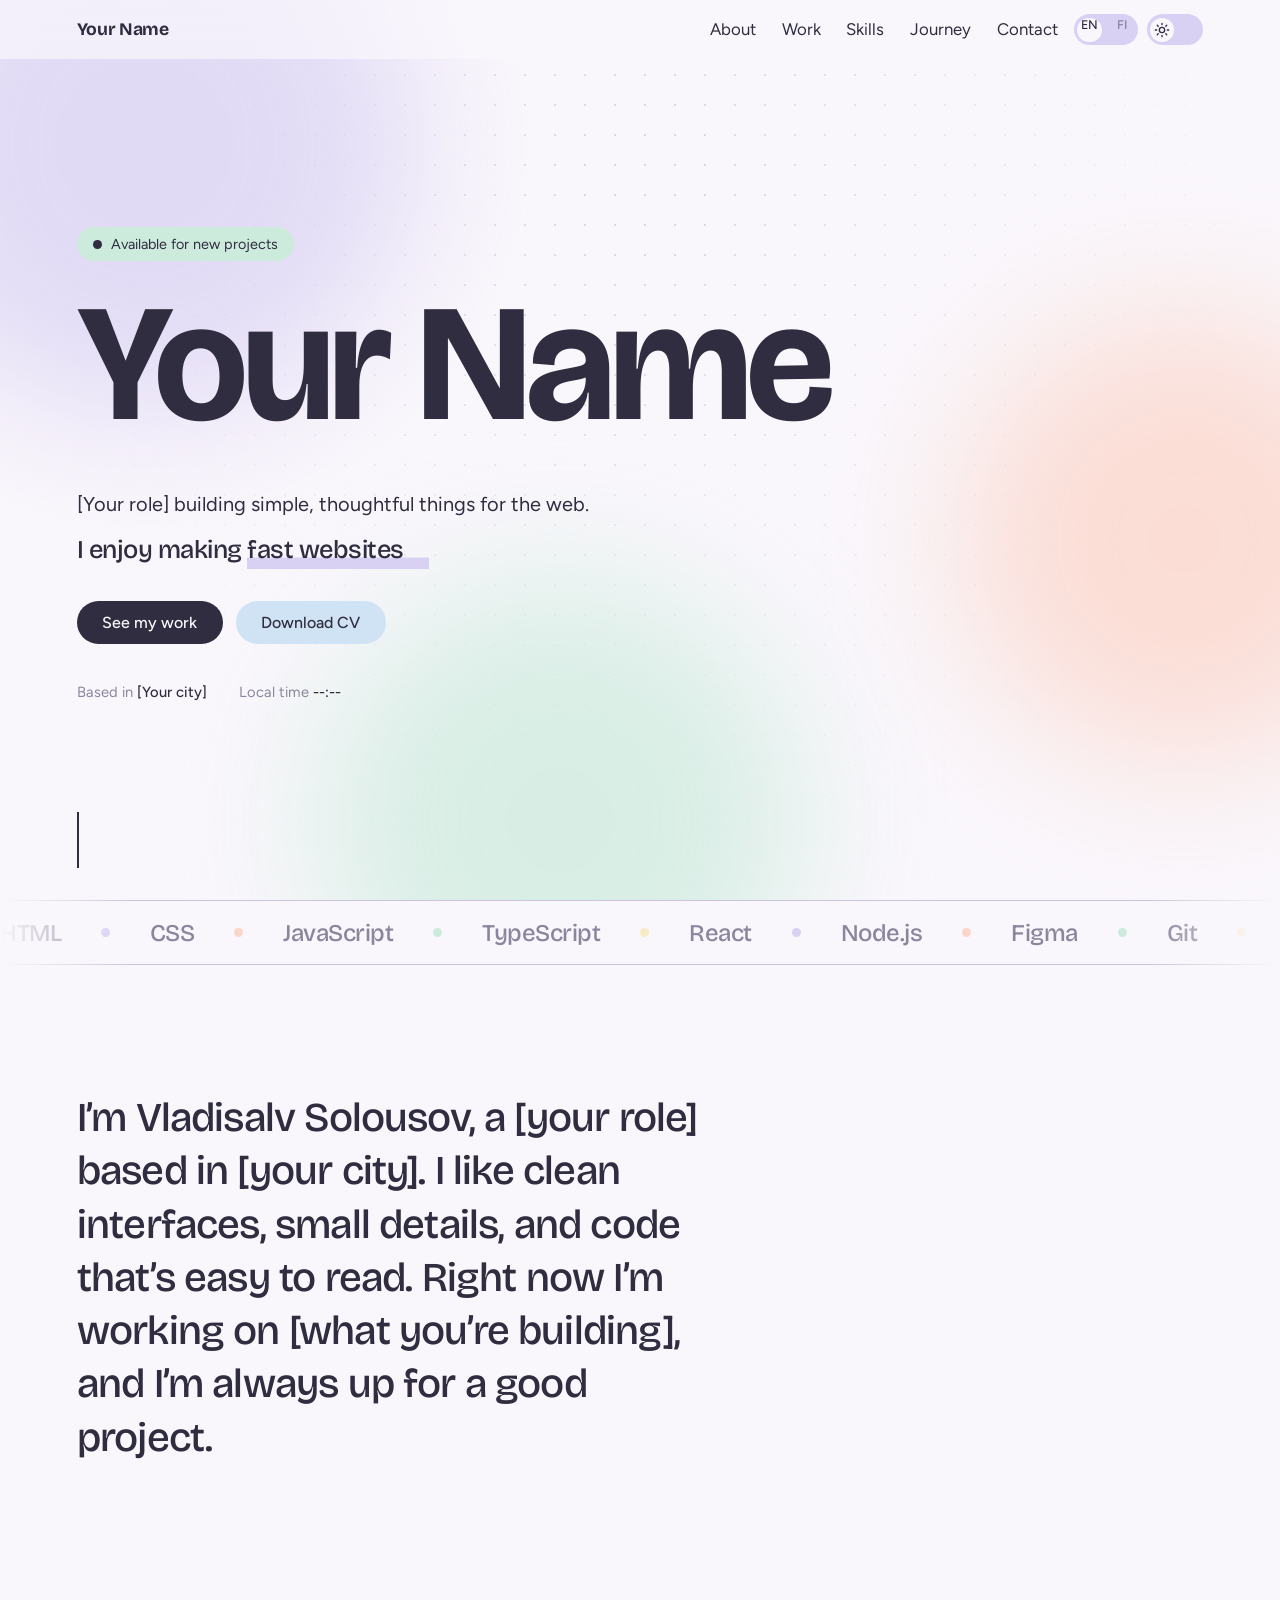
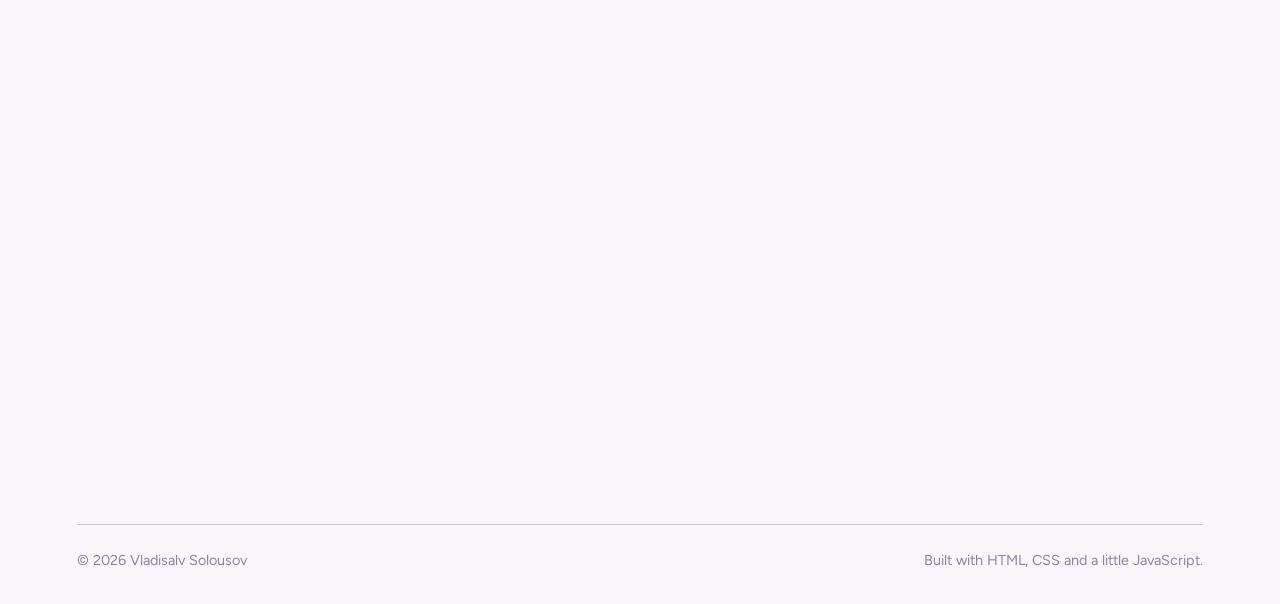
==== commit 9ef6b542: "nimi lisätty" ====
--- a/index.html
+++ b/index.html
@@ -75,7 +75,7 @@
       <div class="about-grid">
         <div>
           <!-- ✏️ EDIT: intro (words light up on scroll) -->
-          <p class="scrub" data-i18n="about">I’m [Your Name], a [your role] based in [your city]. I like clean interfaces, small details, and code that’s easy to read. Right now I’m working on [what you’re building], and I’m always up for a good project.</p>
+          <p class="scrub" data-i18n="about">I’m Vladisalv Solousov, a [your role] based in [your city]. I like clean interfaces, small details, and code that’s easy to read. Right now I’m working on [what you’re building], and I’m always up for a good project.</p>
           <!-- ✏️ EDIT: your numbers (data-count) -->
           <div class="stats">
             <div><b data-count="3" data-suffix="+">0</b><span data-i18n="st1">Years of experience</span></div>
@@ -87,9 +87,9 @@
         <aside class="profile reveal">
           <div class="avatar">
             <!-- ✏️ OPTIONAL: replace the initials with <img src="me.jpg" alt="Your Name"> -->
-            <span>YN</span>
-          </div>
-          <h3>Your Name</h3>
+            <span>VS</span>
+          </div>
+          <h3>Vladisalv Solousov</h3>
           <p class="role">[Your role]</p>
           <dl>
             <div><dt data-i18n="loc_l">Based in</dt><dd>[Your city]</dd></div>
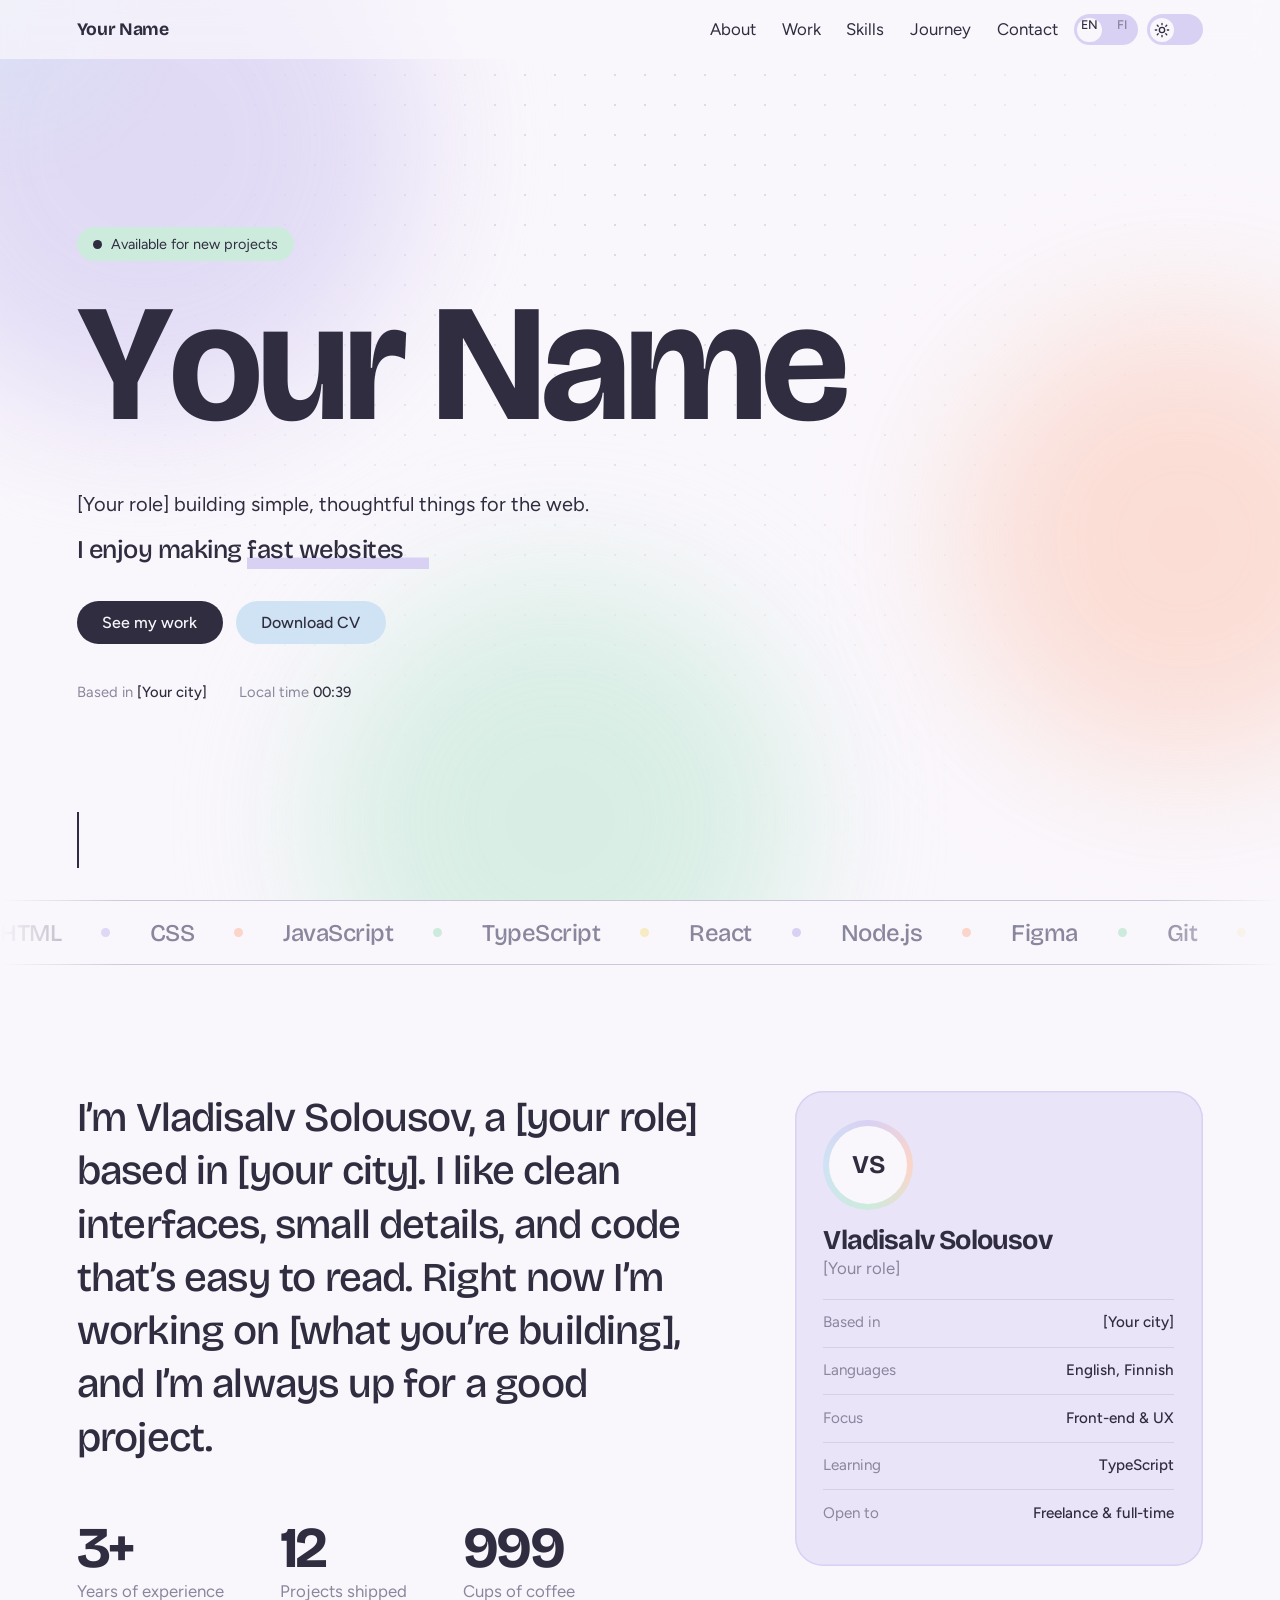
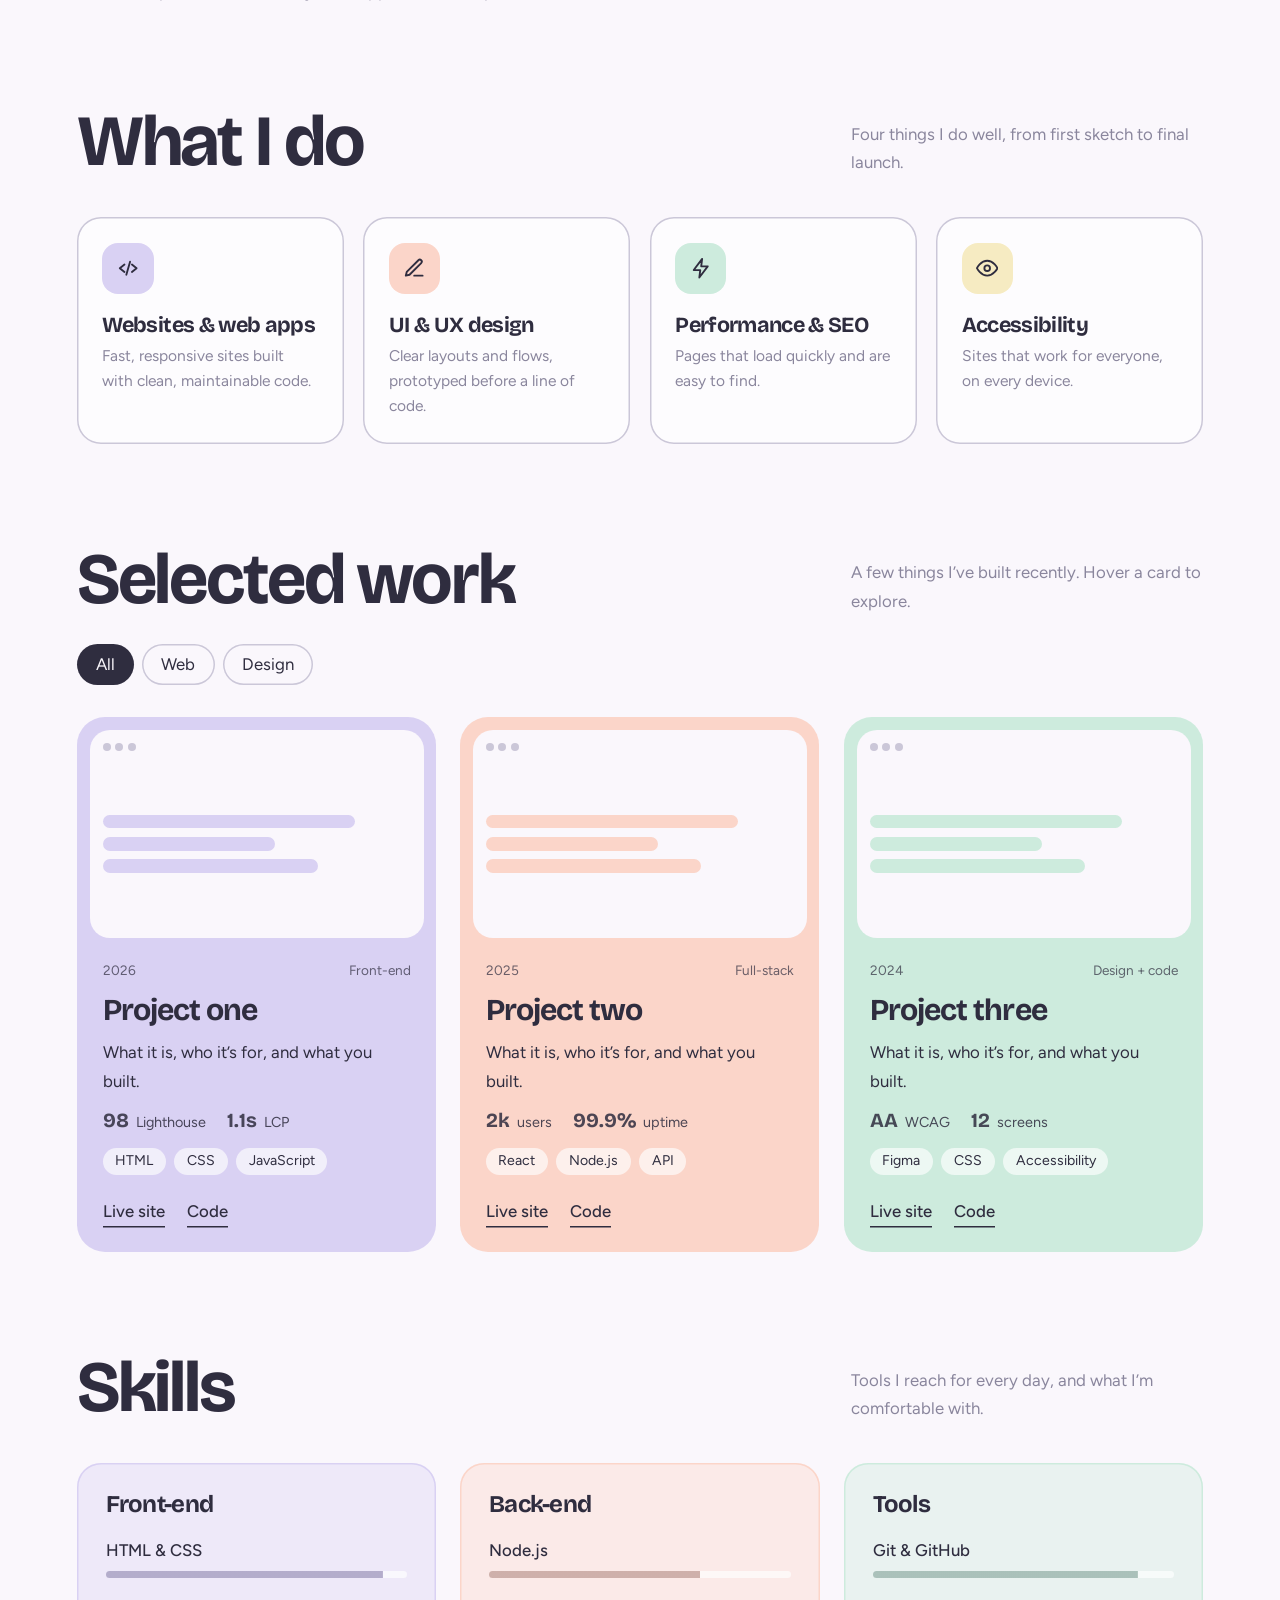
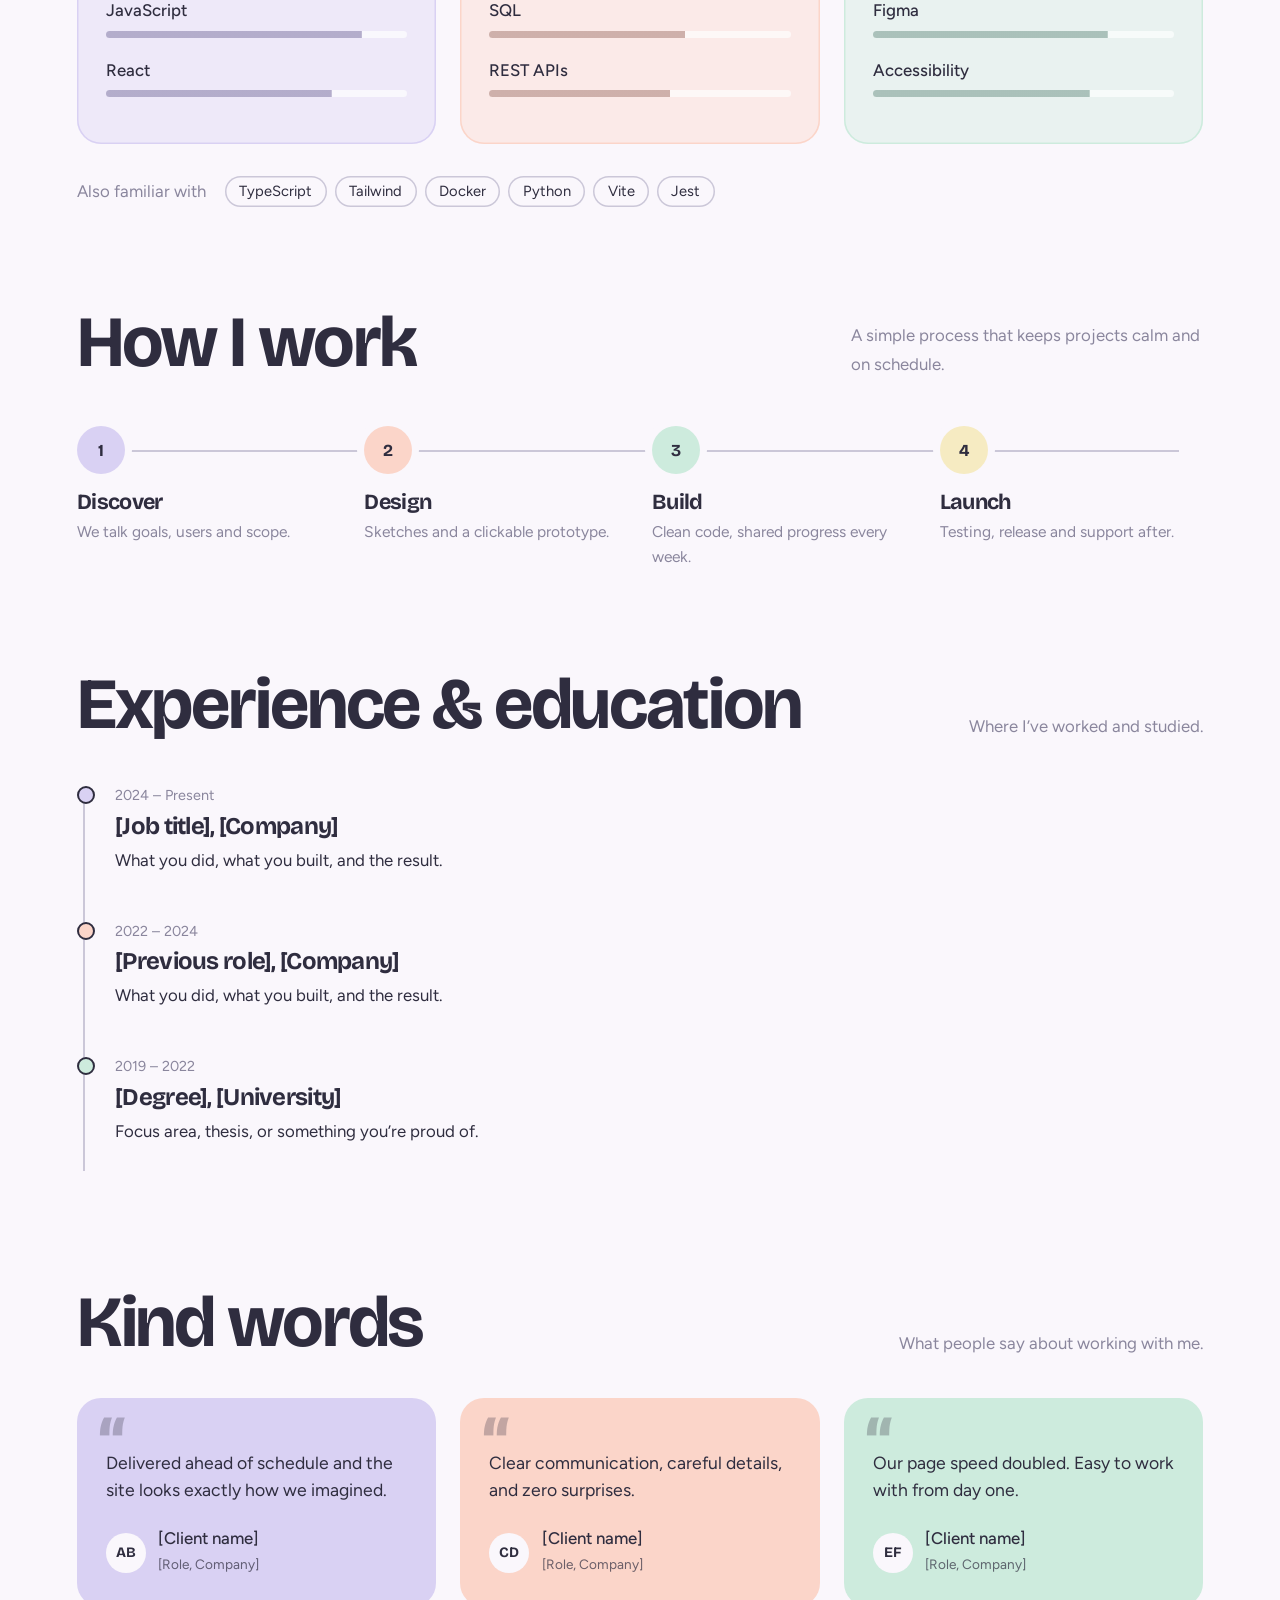
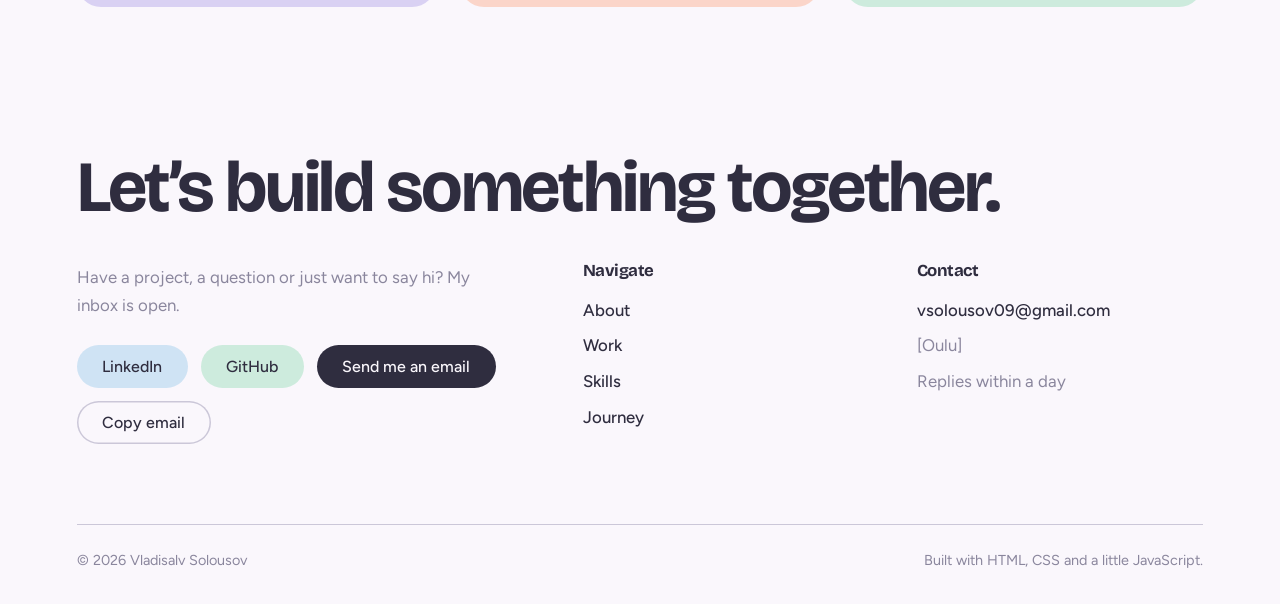
==== commit 90849d4b: "project one added" ====
--- a/index.html
+++ b/index.html
@@ -160,7 +160,7 @@
             <ul class="tags"><li>HTML</li><li>CSS</li><li>JavaScript</li></ul>
             <div class="acts">
               <!-- 👉 ADD PROJECT 1 LIVE LINK + CODE LINK -->
-              <a class="ulink" href="https://example.com/project-one" target="_blank" rel="noopener" data-i18n="live">Live site</a>
+              <a class="ulink" href="https://alarmi0.github.io/Pankkiautomaatti/" target="_blank" rel="noopener" data-i18n="live">Live site</a>
               <a class="ulink" href="https://github.com/YOUR-GITHUB/project-one" target="_blank" rel="noopener" data-i18n="code">Code</a>
             </div>
           </div>
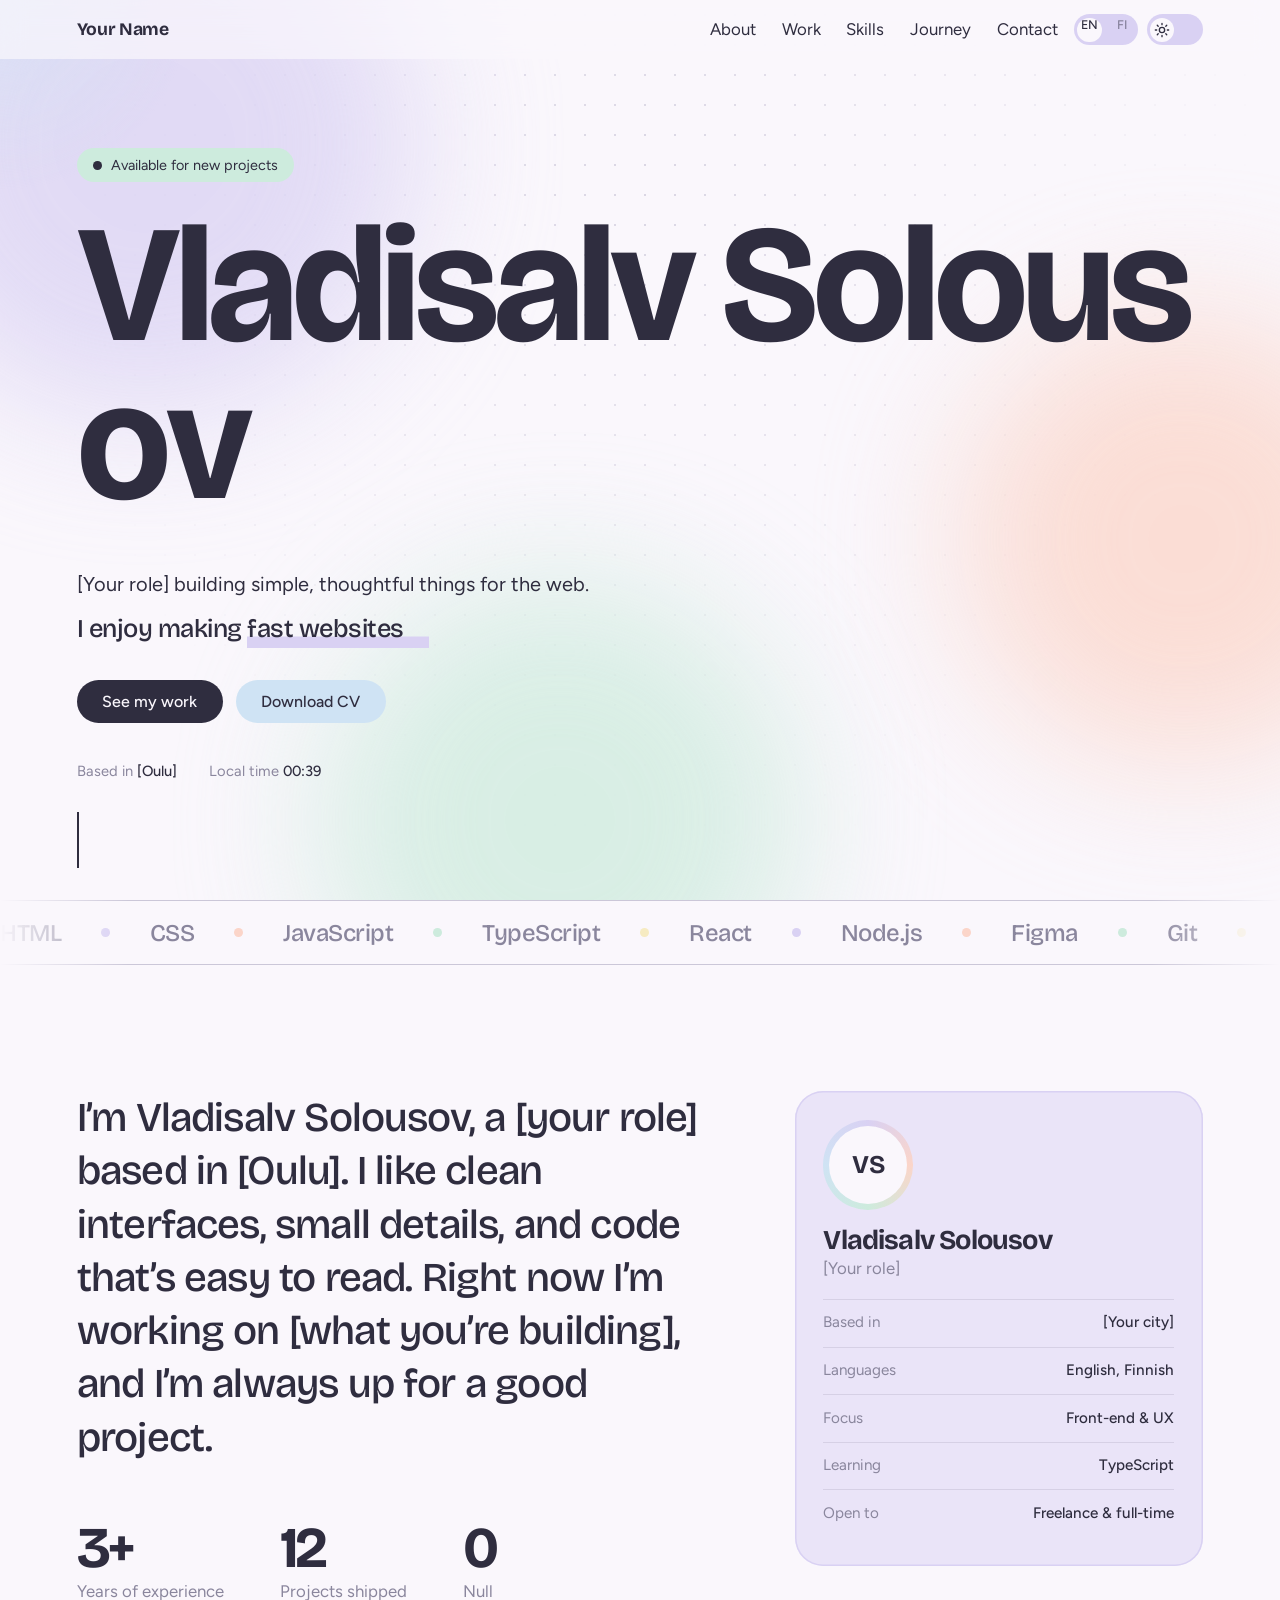
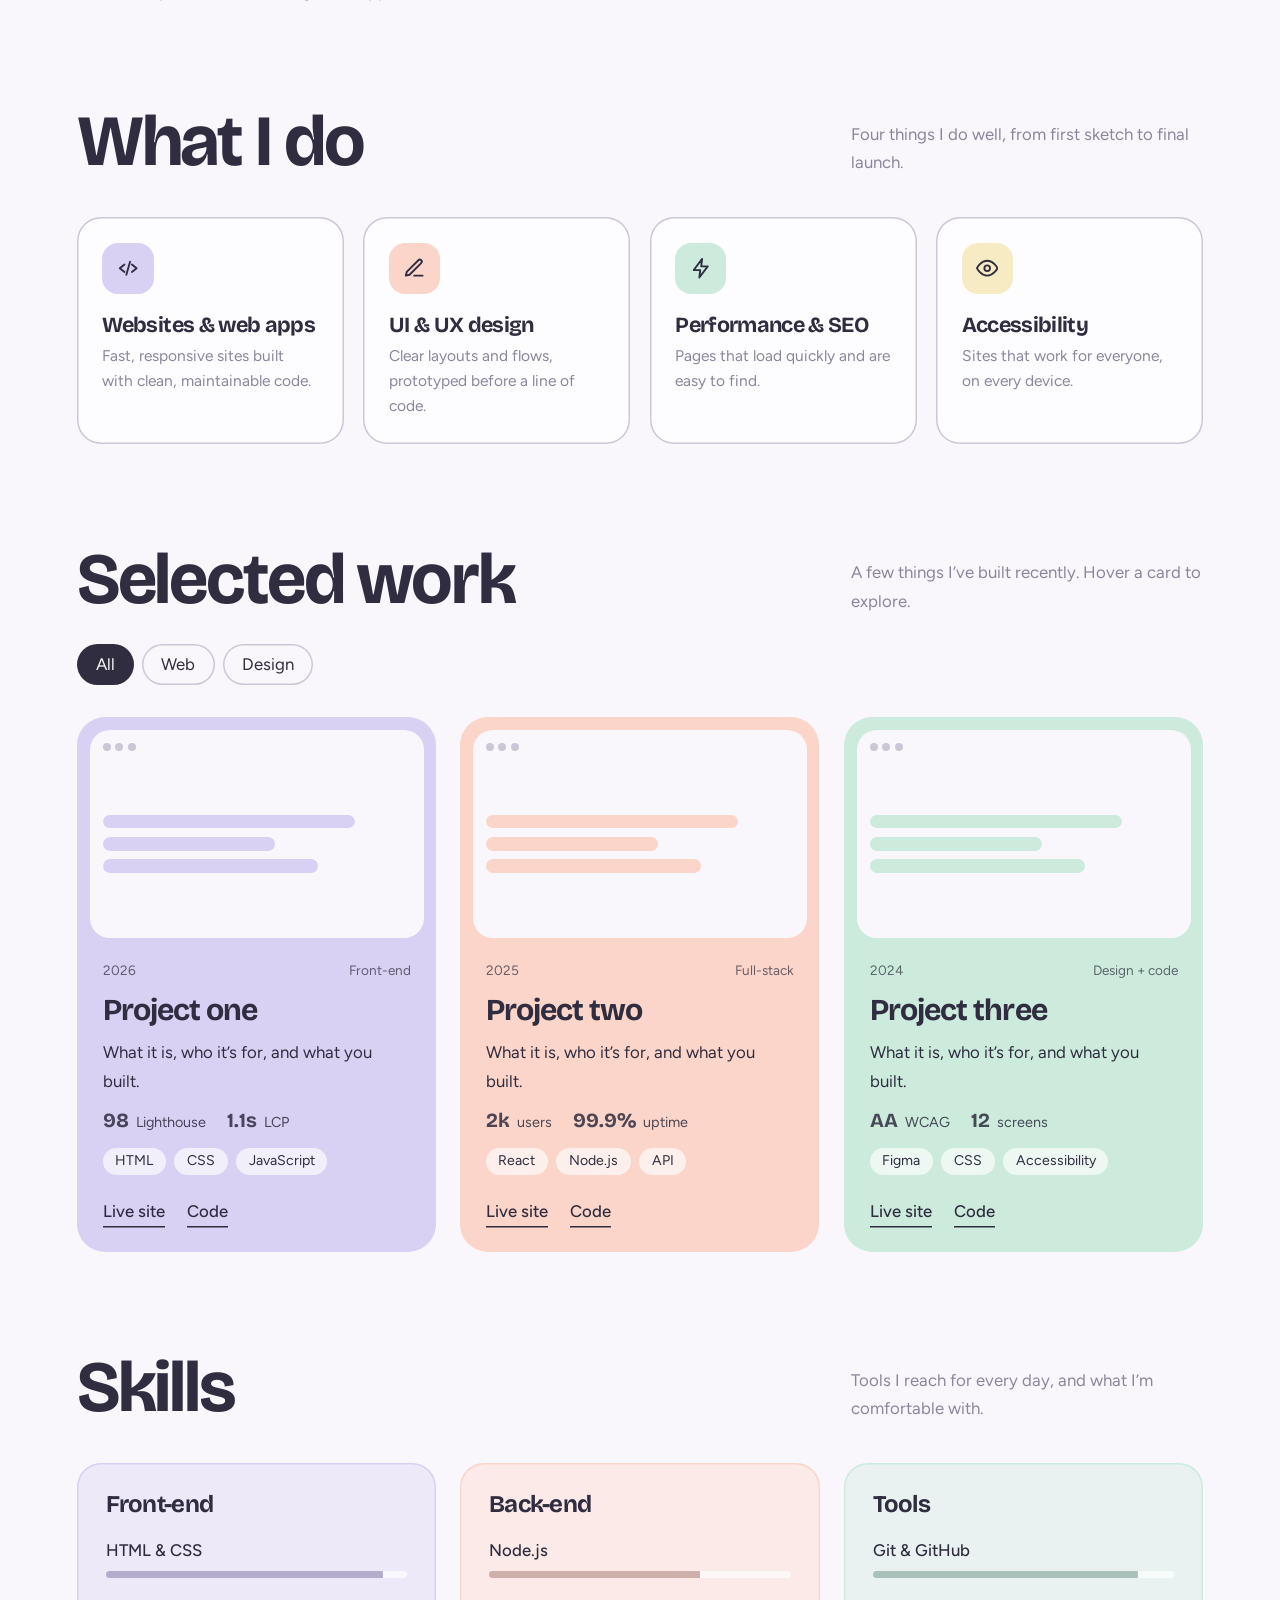
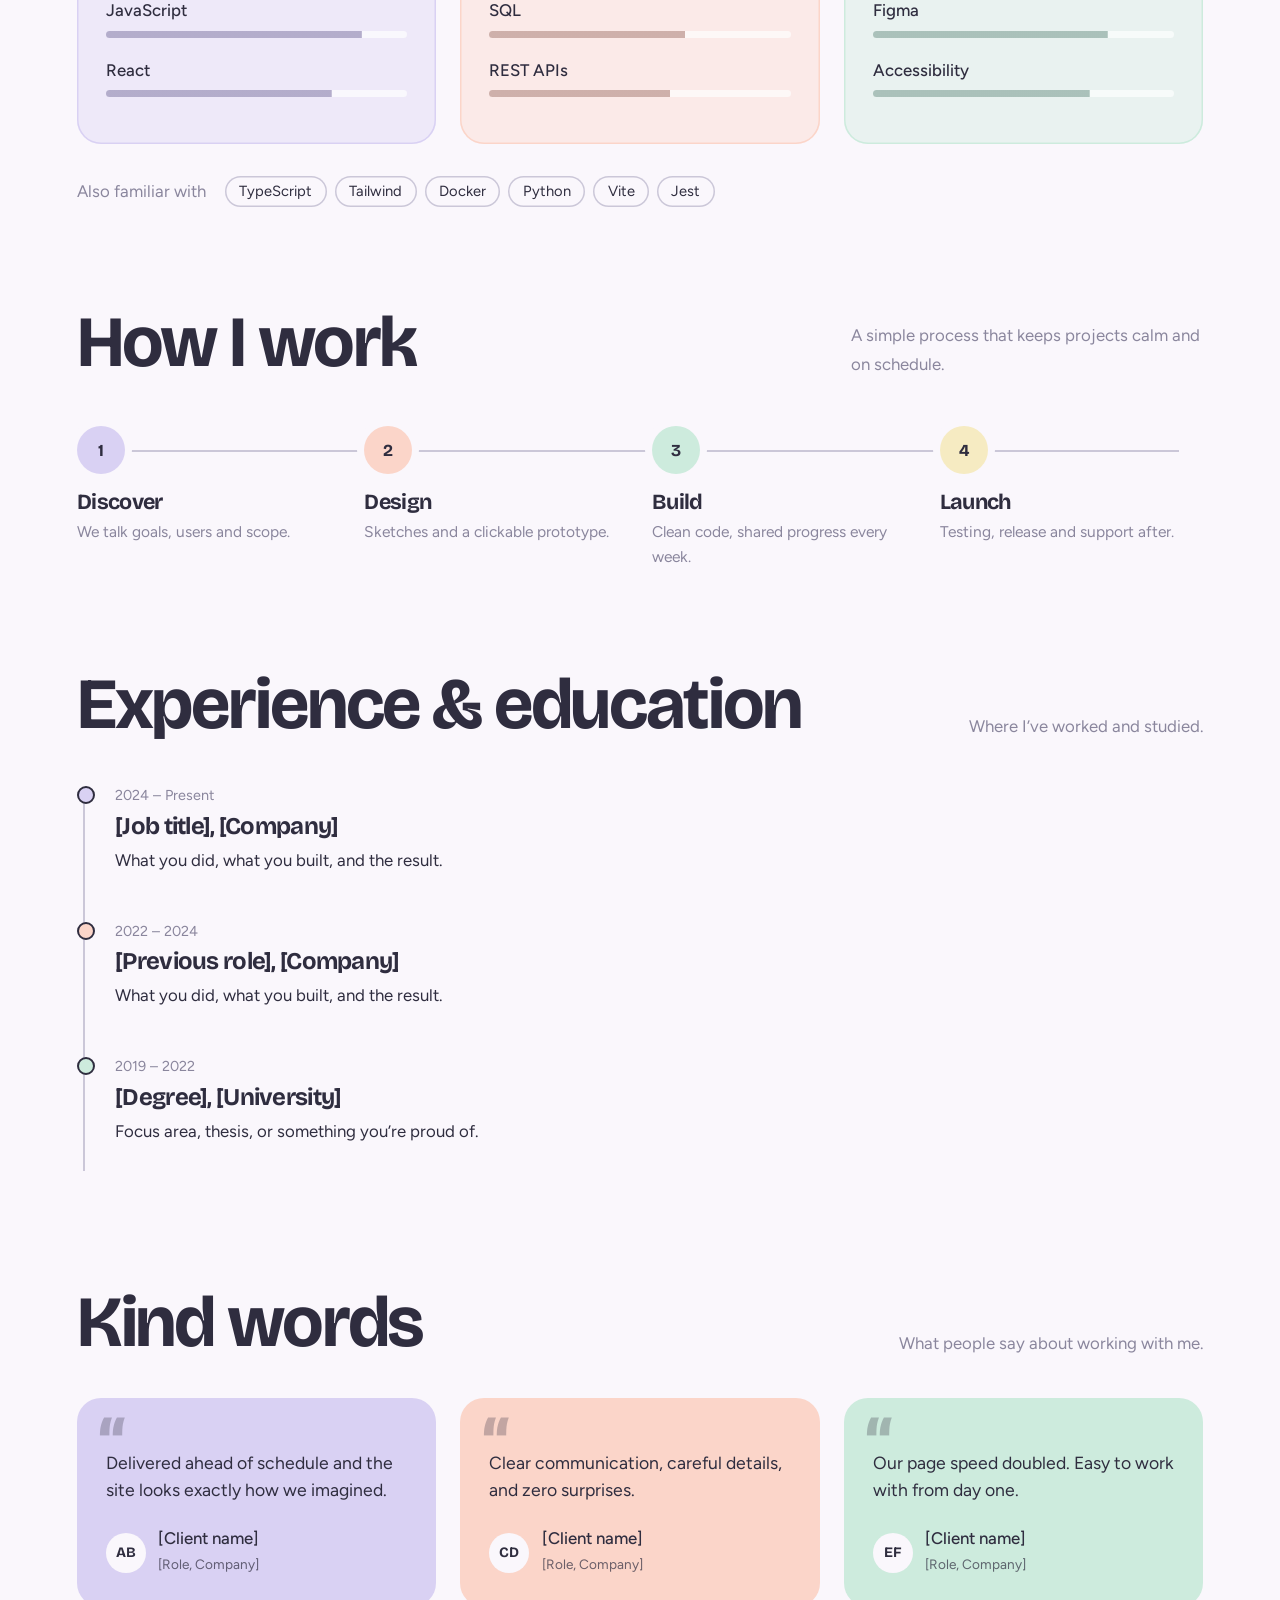
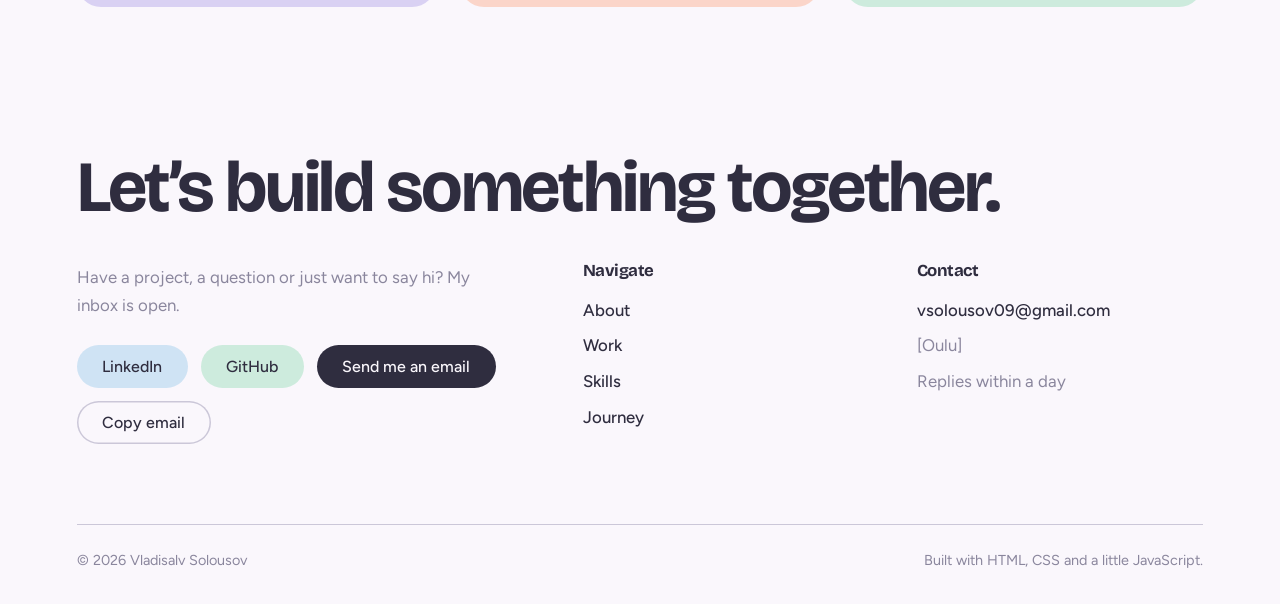
==== commit a2695f5f: "name and city added" ====
--- a/index.html
+++ b/index.html
@@ -46,7 +46,7 @@
     <section class="hero">
       <span class="badge"><i></i><span data-i18n="avail">Available for new projects</span></span>
       <!-- ✏️ EDIT: your name (keep aria-label in sync) -->
-      <h1 class="split" aria-label="Your Name">Your Name</h1>
+      <h1 class="split" aria-label="Vladisalv Solousov">Vladisalv Solousov</h1>
       <!-- ✏️ EDIT: role + one line (Finnish version is in script.js, key "lead") -->
       <p class="lead" data-i18n="lead">[Your role] building simple, thoughtful things for the web.</p>
       <p class="rotor"><span data-i18n="rot_pre">I enjoy making</span>
@@ -59,7 +59,7 @@
       </div>
       <!-- ✏️ EDIT: your city + time zone (data-tz, e.g. Europe/Helsinki, America/New_York) -->
       <p class="where">
-        <span><span data-i18n="loc_l">Based in</span> <b>[Your city]</b></span>
+        <span><span data-i18n="loc_l">Based in</span> <b>[Oulu]</b></span>
         <span><span data-i18n="lt_l">Local time</span> <b><time id="clock" data-tz="Europe/Helsinki">--:--</time></b></span>
       </p>
       <span class="hint" aria-hidden="true"></span>
@@ -75,12 +75,12 @@
       <div class="about-grid">
         <div>
           <!-- ✏️ EDIT: intro (words light up on scroll) -->
-          <p class="scrub" data-i18n="about">I’m Vladisalv Solousov, a [your role] based in [your city]. I like clean interfaces, small details, and code that’s easy to read. Right now I’m working on [what you’re building], and I’m always up for a good project.</p>
+          <p class="scrub" data-i18n="about">I’m Vladisalv Solousov, a [your role] based in [Oulu]. I like clean interfaces, small details, and code that’s easy to read. Right now I’m working on [what you’re building], and I’m always up for a good project.</p>
           <!-- ✏️ EDIT: your numbers (data-count) -->
           <div class="stats">
             <div><b data-count="3" data-suffix="+">0</b><span data-i18n="st1">Years of experience</span></div>
             <div><b data-count="12" data-suffix="">0</b><span data-i18n="st2">Projects shipped</span></div>
-            <div><b data-count="999" data-suffix="">0</b><span data-i18n="st3">Cups of coffee</span></div>
+            <div><b data-count="0" data-suffix="">0</b><span data-i18n="st3">Null</span></div>
           </div>
         </div>
 
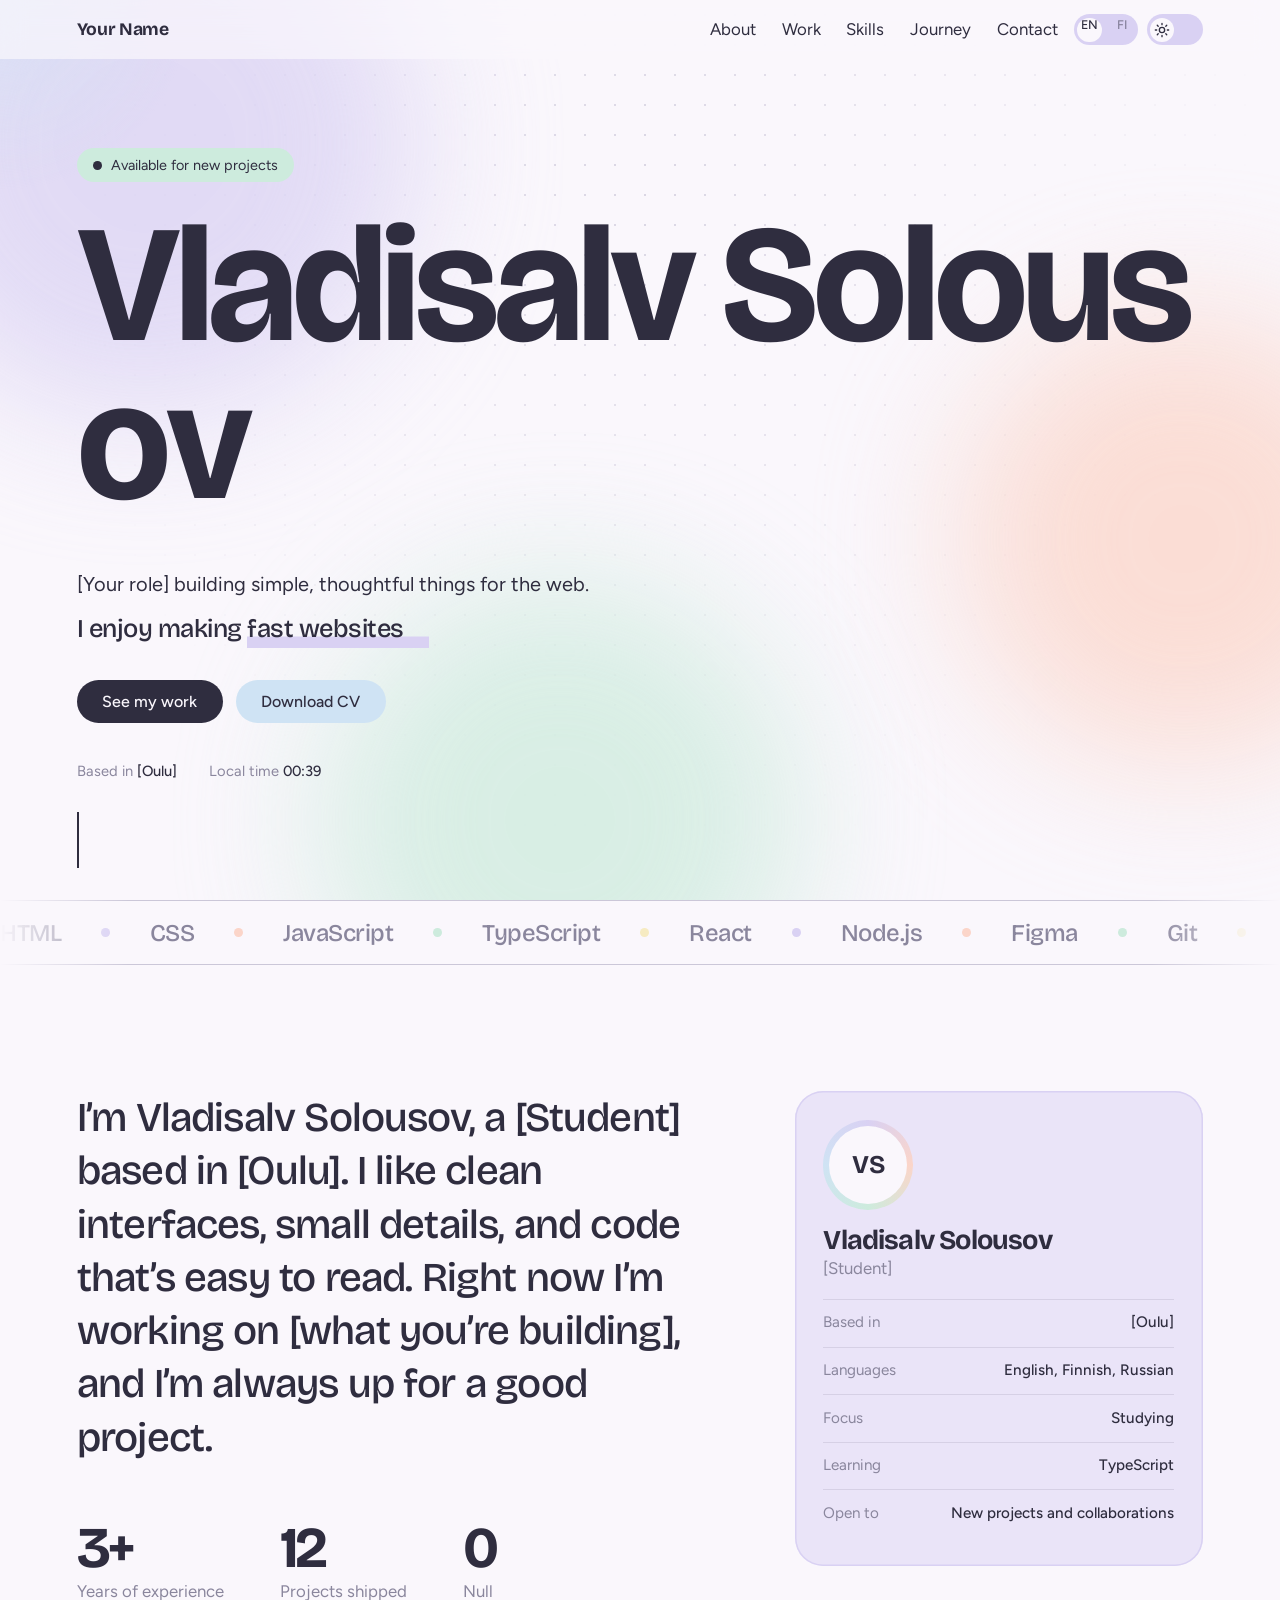
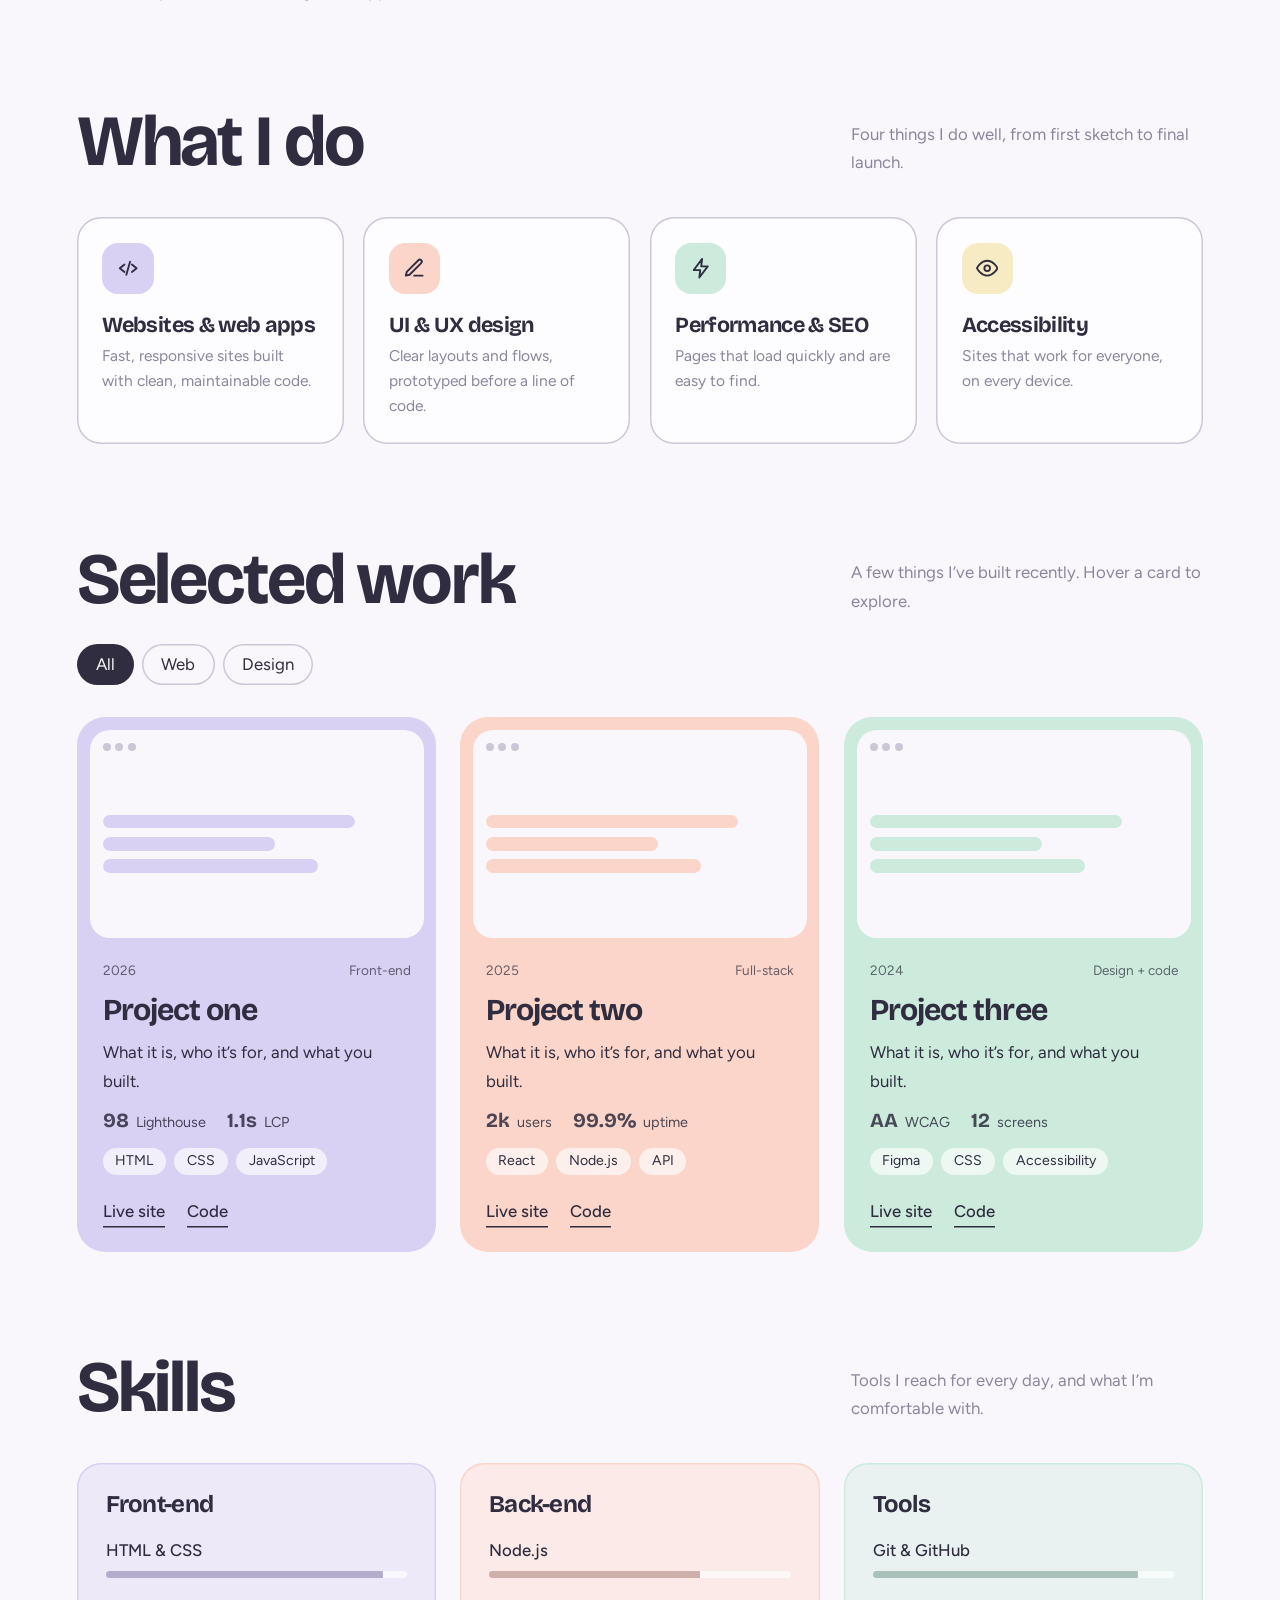
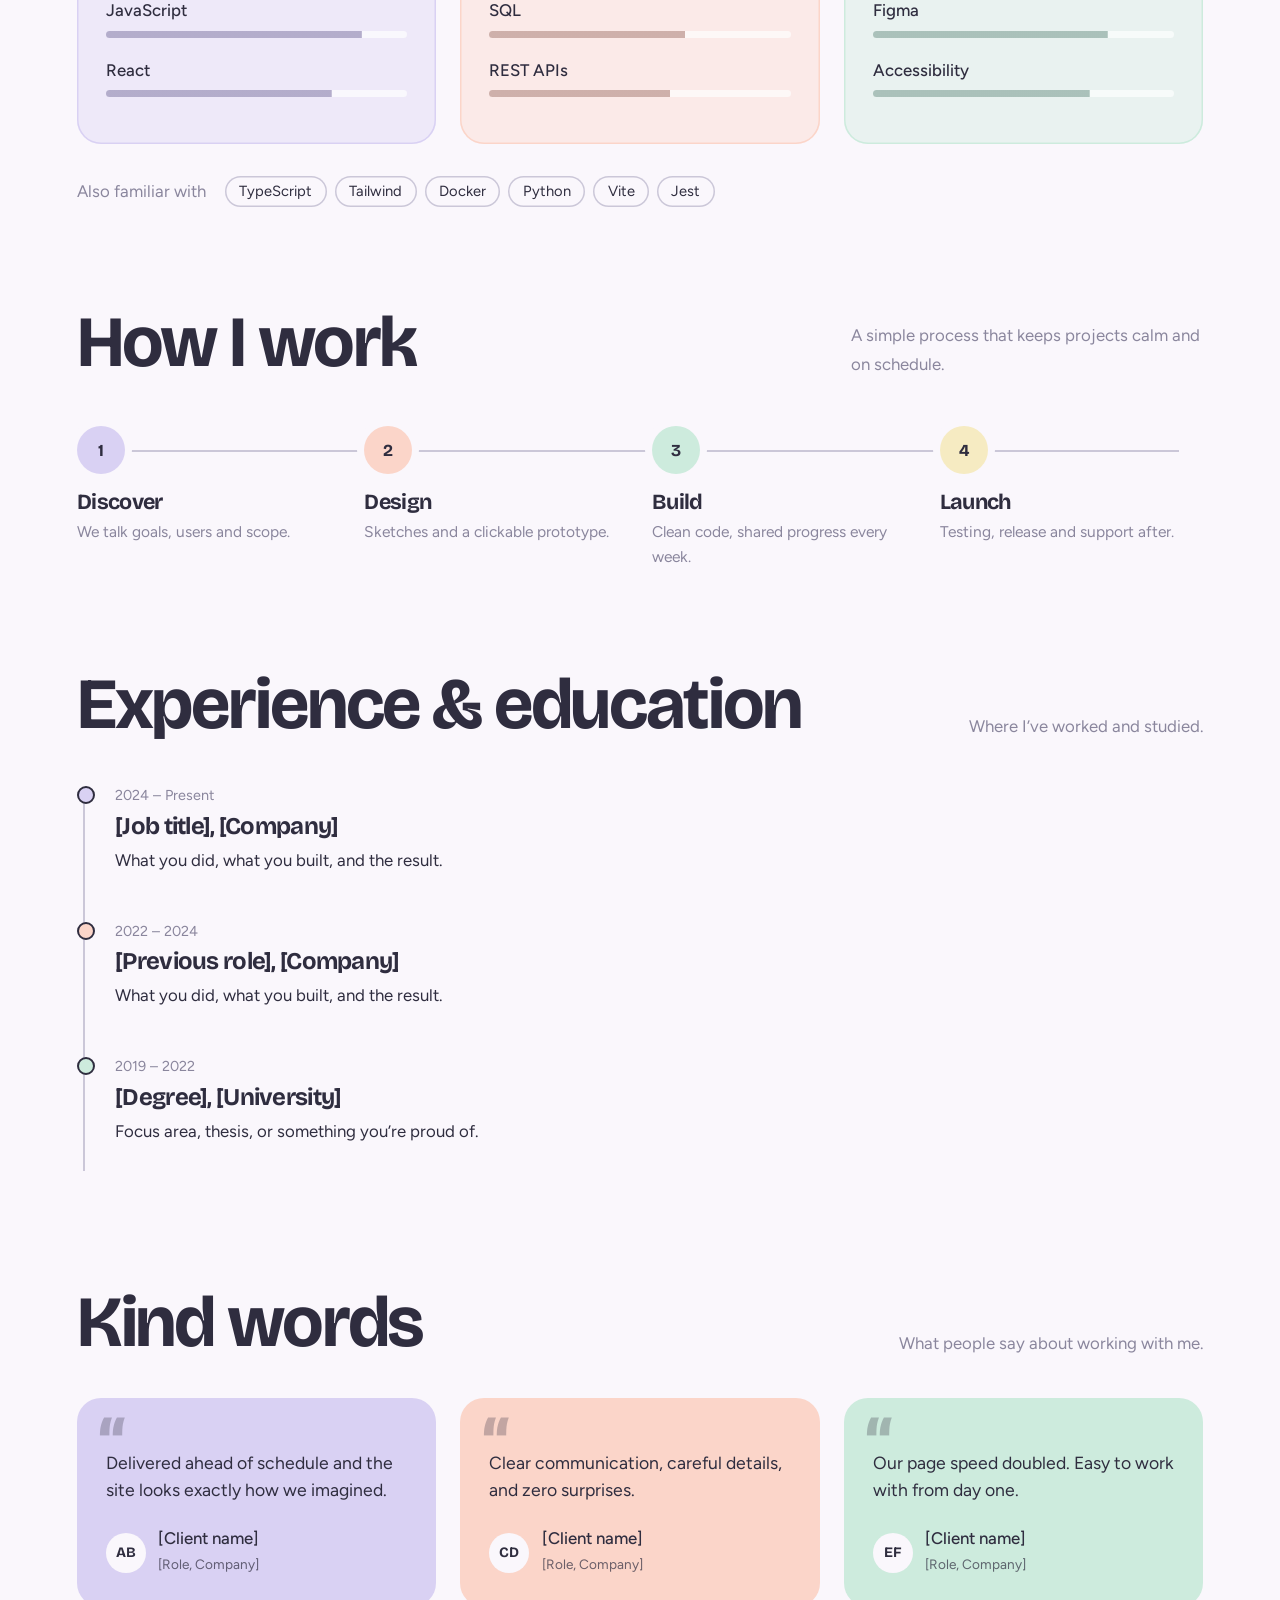
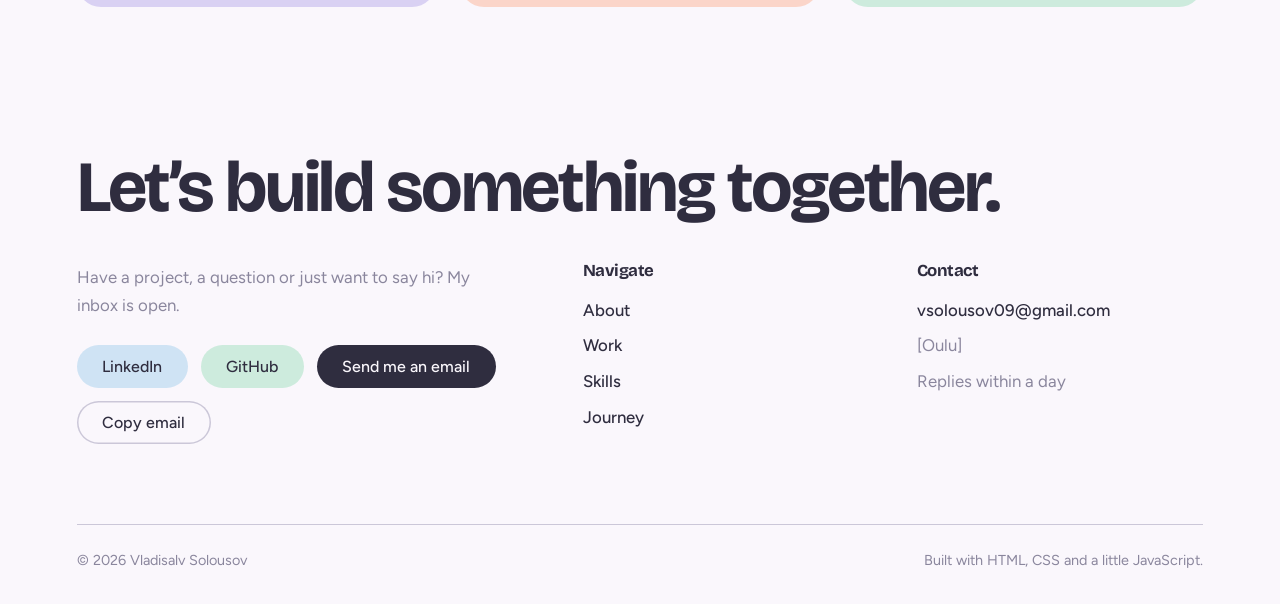
==== commit ea1e2d88: "role added" ====
--- a/index.html
+++ b/index.html
@@ -75,7 +75,7 @@
       <div class="about-grid">
         <div>
           <!-- ✏️ EDIT: intro (words light up on scroll) -->
-          <p class="scrub" data-i18n="about">I’m Vladisalv Solousov, a [your role] based in [Oulu]. I like clean interfaces, small details, and code that’s easy to read. Right now I’m working on [what you’re building], and I’m always up for a good project.</p>
+          <p class="scrub" data-i18n="about">I’m Vladisalv Solousov, a [Student] based in [Oulu]. I like clean interfaces, small details, and code that’s easy to read. Right now I’m working on [what you’re building], and I’m always up for a good project.</p>
           <!-- ✏️ EDIT: your numbers (data-count) -->
           <div class="stats">
             <div><b data-count="3" data-suffix="+">0</b><span data-i18n="st1">Years of experience</span></div>
@@ -90,13 +90,13 @@
             <span>VS</span>
           </div>
           <h3>Vladisalv Solousov</h3>
-          <p class="role">[Your role]</p>
+          <p class="role">[Student]</p>
           <dl>
-            <div><dt data-i18n="loc_l">Based in</dt><dd>[Your city]</dd></div>
-            <div><dt data-i18n="lg_l">Languages</dt><dd data-i18n="lg_v">English, Finnish</dd></div>
-            <div><dt data-i18n="fc_l">Focus</dt><dd data-i18n="fc_v">Front-end & UX</dd></div>
+            <div><dt data-i18n="loc_l">Based in</dt><dd>[Oulu]</dd></div>
+            <div><dt data-i18n="lg_l">Languages</dt><dd data-i18n="lg_v">English, Finnish, Russian</dd></div>
+            <div><dt data-i18n="fc_l">Focus</dt><dd data-i18n="fc_v">Studying</dd></div>
             <div><dt data-i18n="ln_l">Learning</dt><dd>TypeScript</dd></div>
-            <div><dt data-i18n="op_l">Open to</dt><dd data-i18n="op_v">Freelance & full-time</dd></div>
+            <div><dt data-i18n="op_l">Open to</dt><dd data-i18n="op_v">New projects and collaborations</dd></div>
           </dl>
         </aside>
       </div>
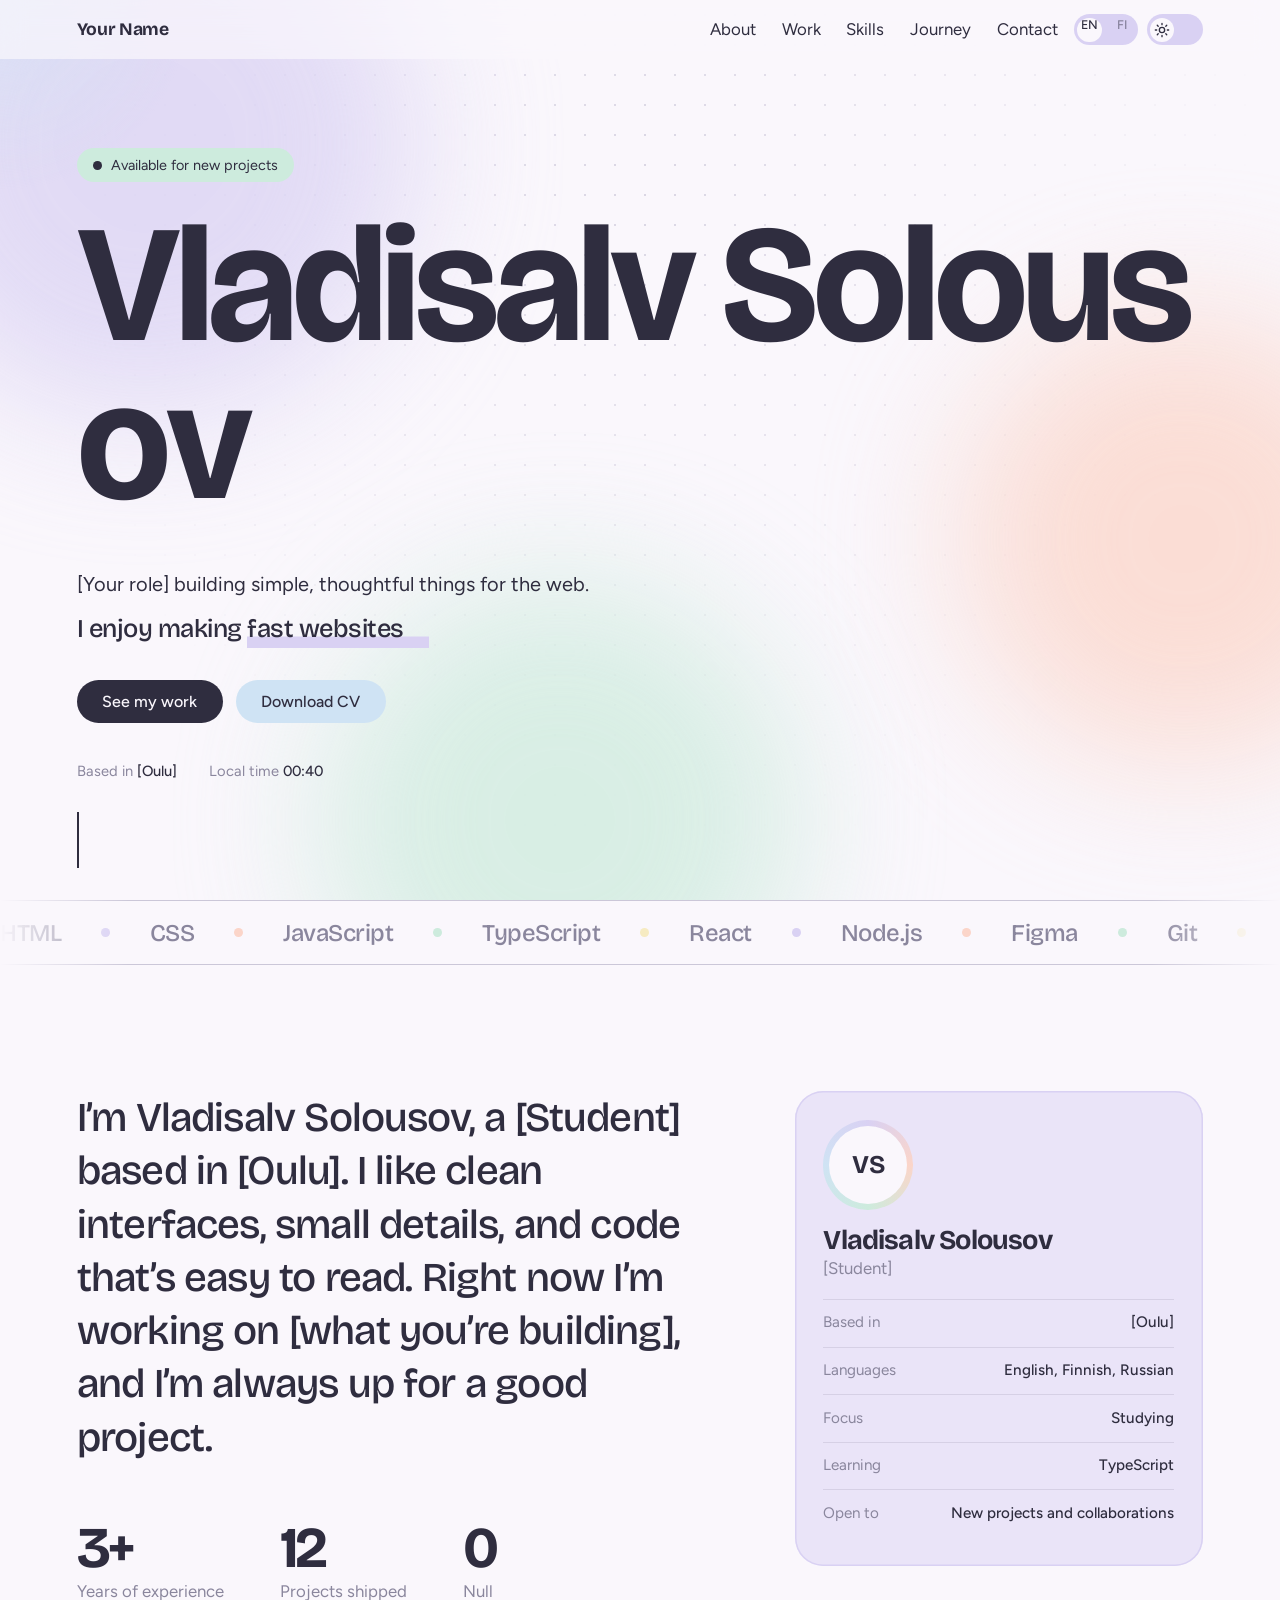
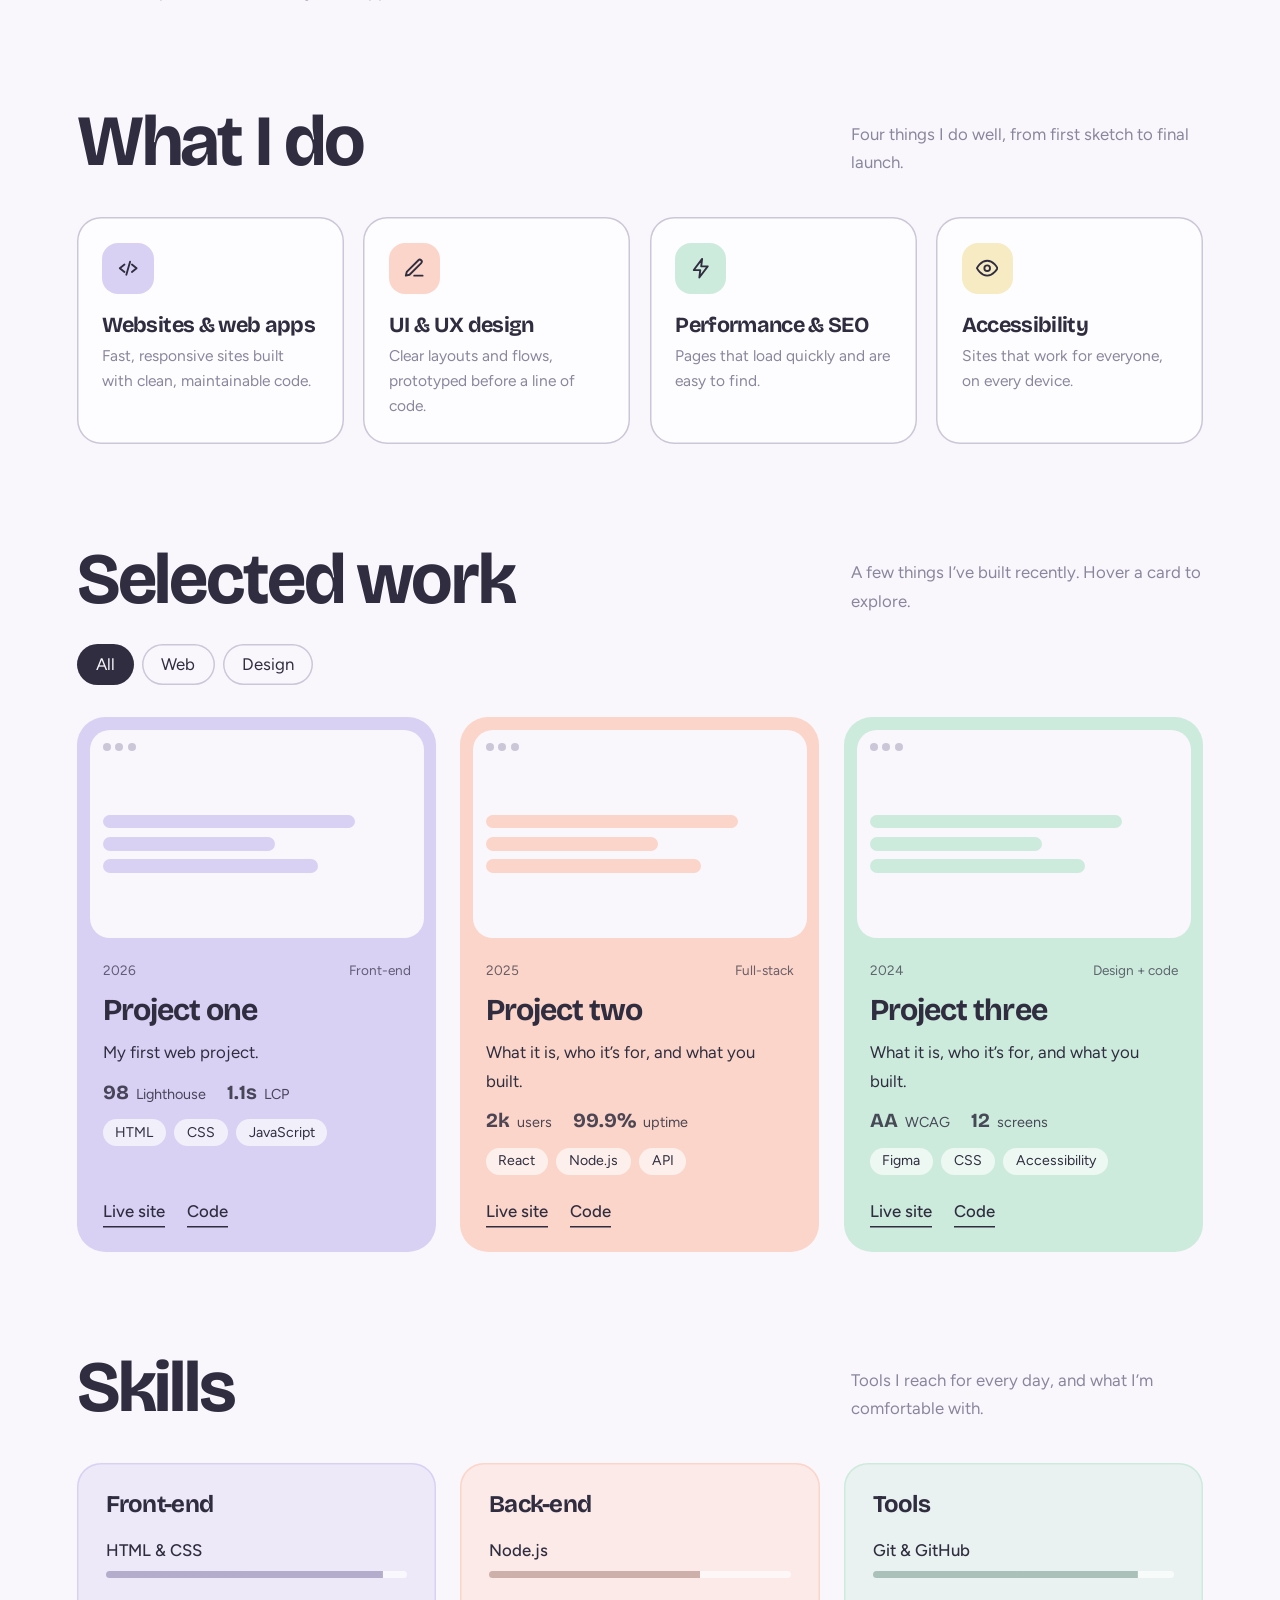
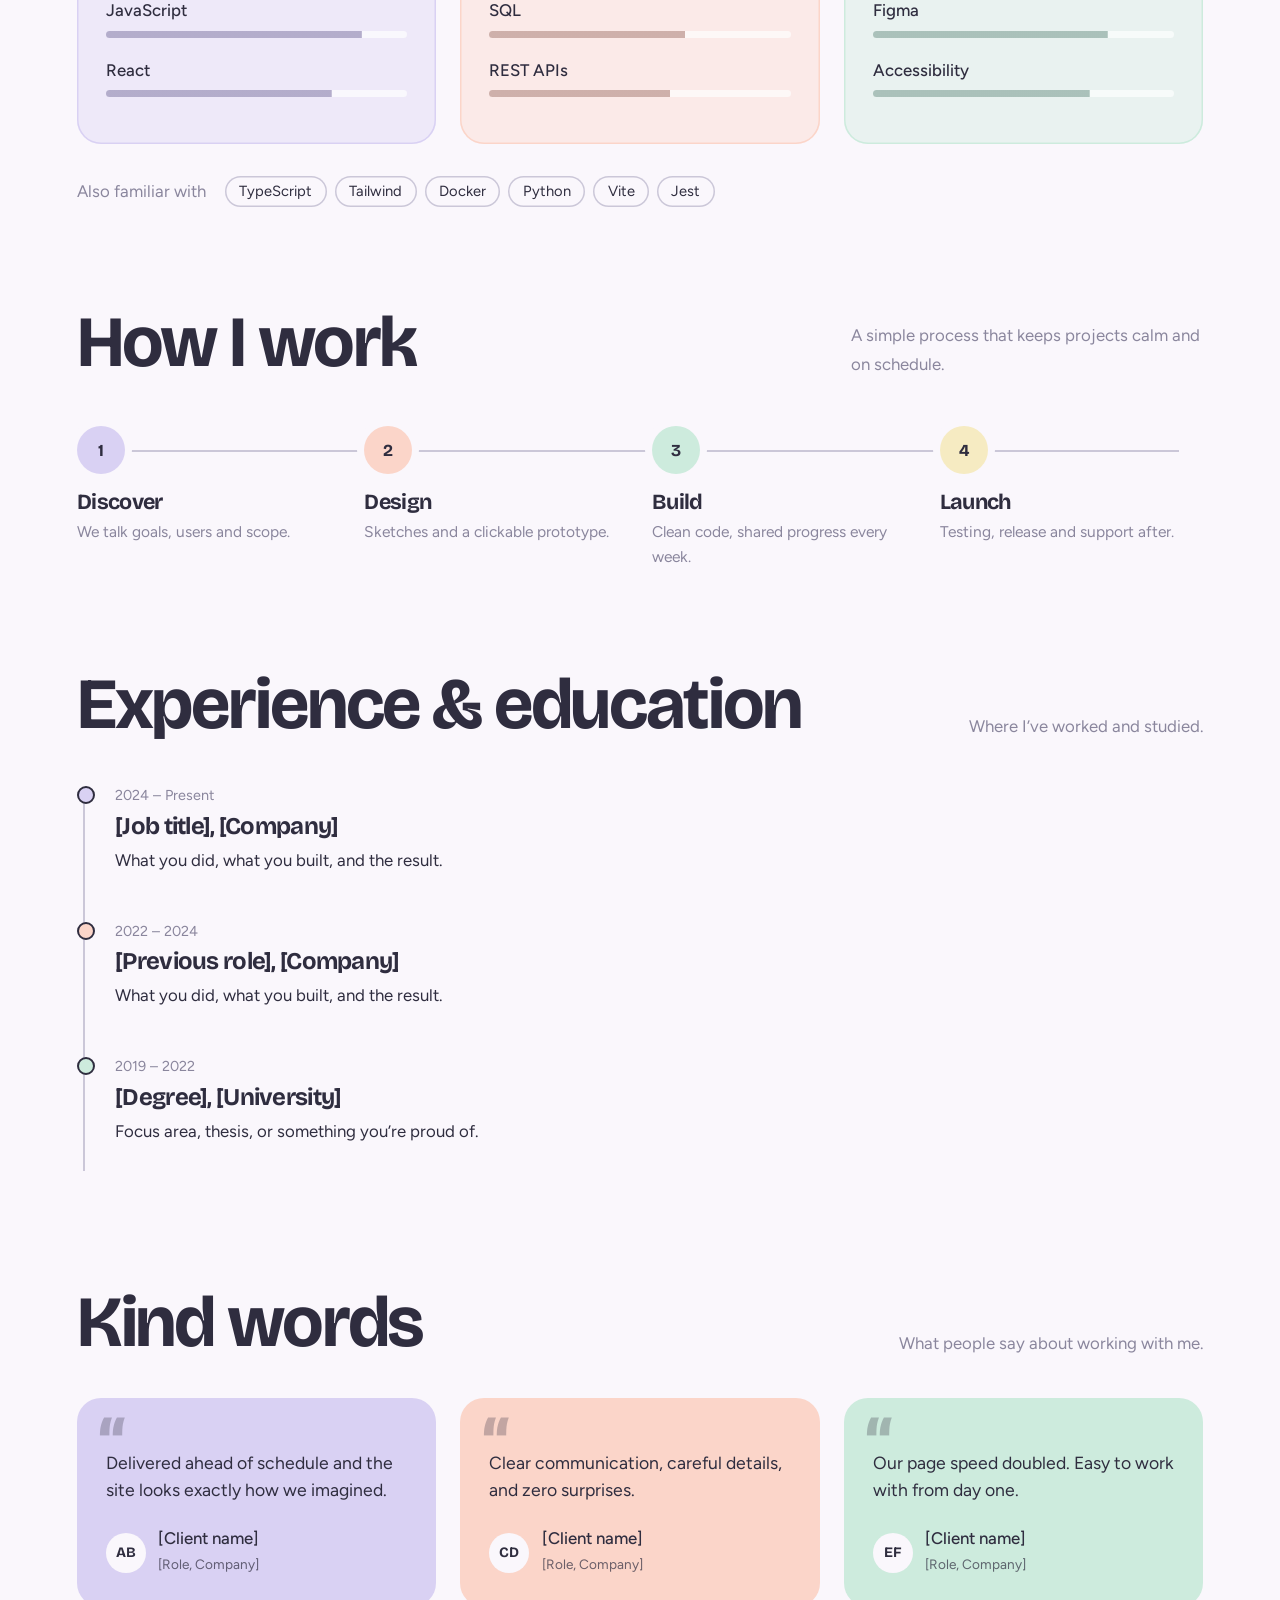
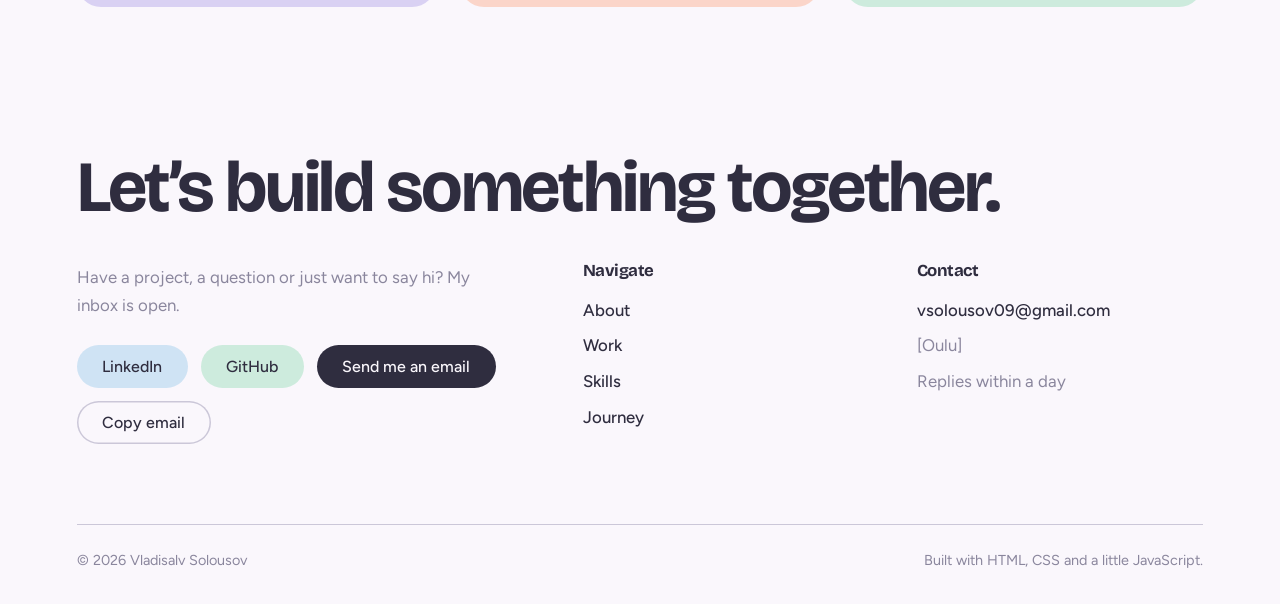
==== commit de3eb35f: "update" ====
--- a/index.html
+++ b/index.html
@@ -155,7 +155,7 @@
           <div class="info">
             <p class="meta"><span>2026</span><span>Front-end</span></p>
             <h3>Project one</h3>
-            <p data-i18n="p1">What it is, who it’s for, and what you built.</p>
+            <p data-i18n="p1">My first web project.</p>
             <p class="kpi"><span><b>98</b> Lighthouse</span><span><b>1.1s</b> LCP</span></p>
             <ul class="tags"><li>HTML</li><li>CSS</li><li>JavaScript</li></ul>
             <div class="acts">
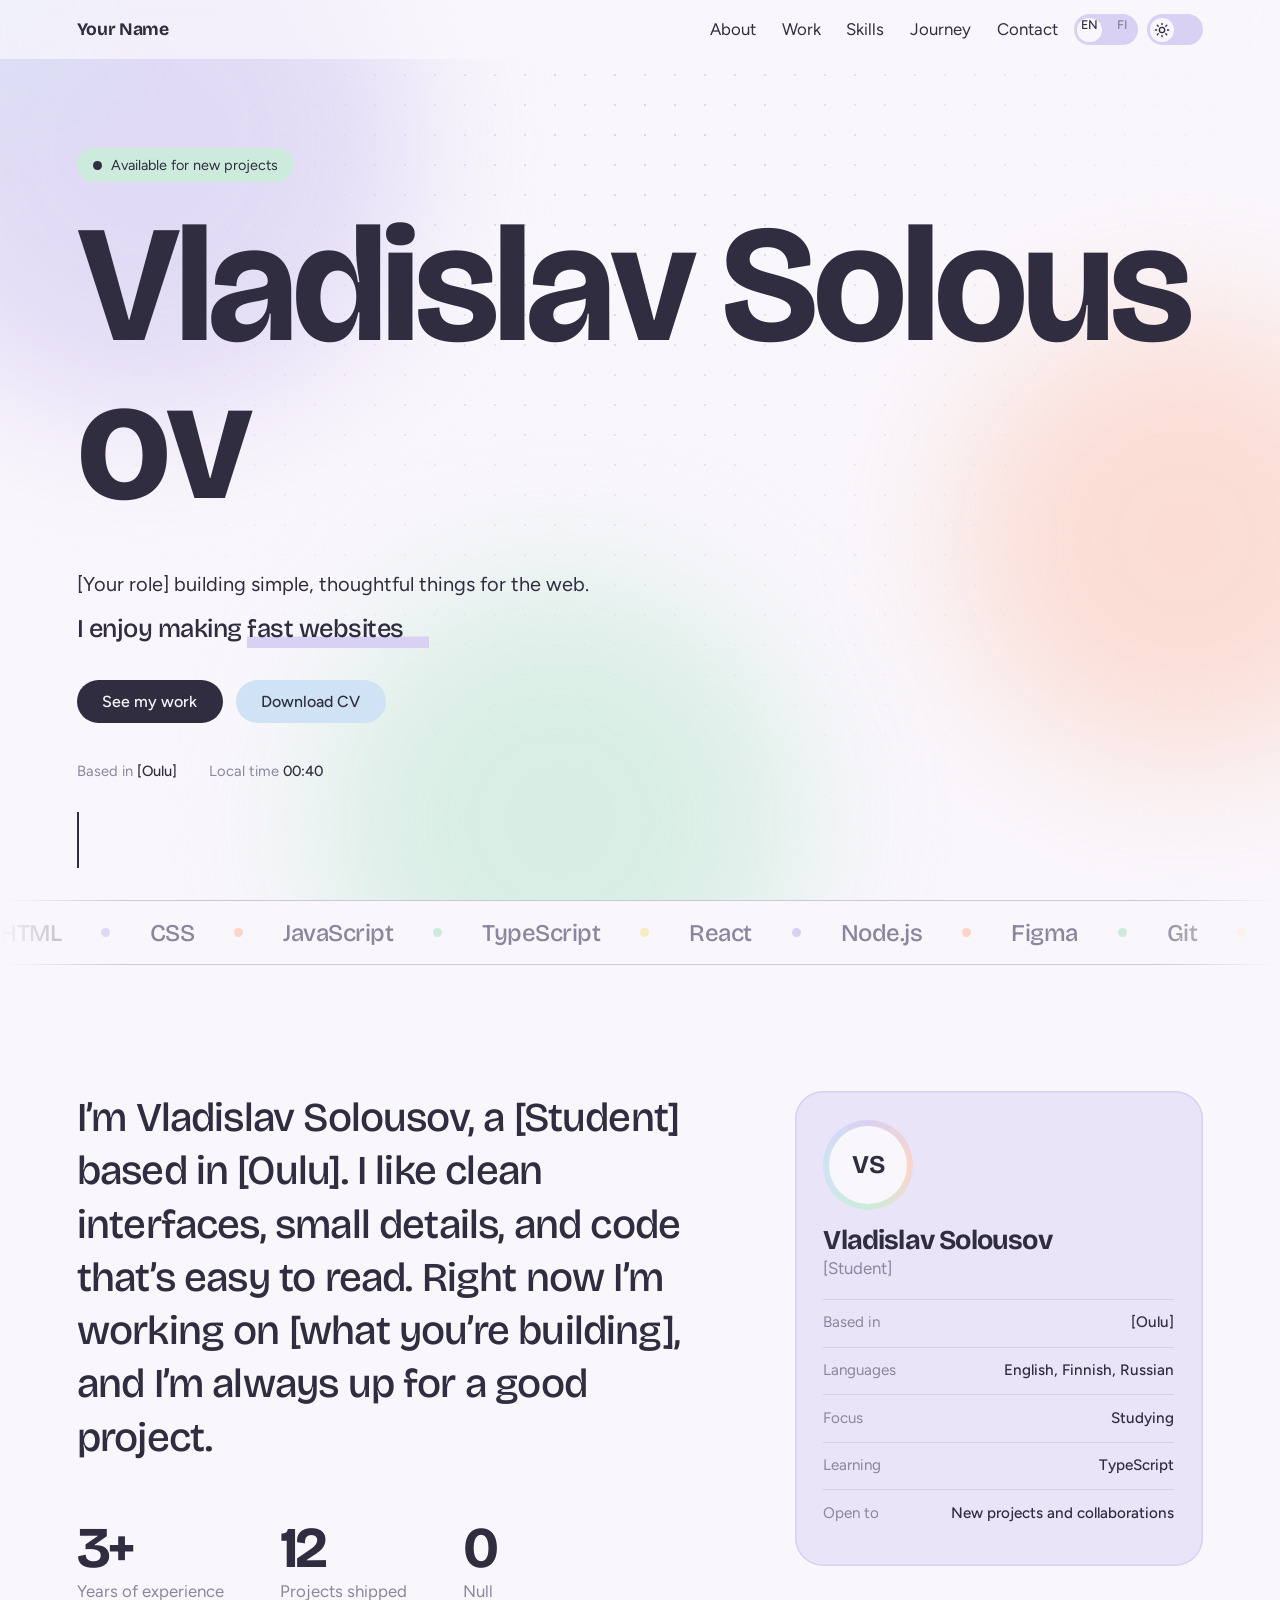
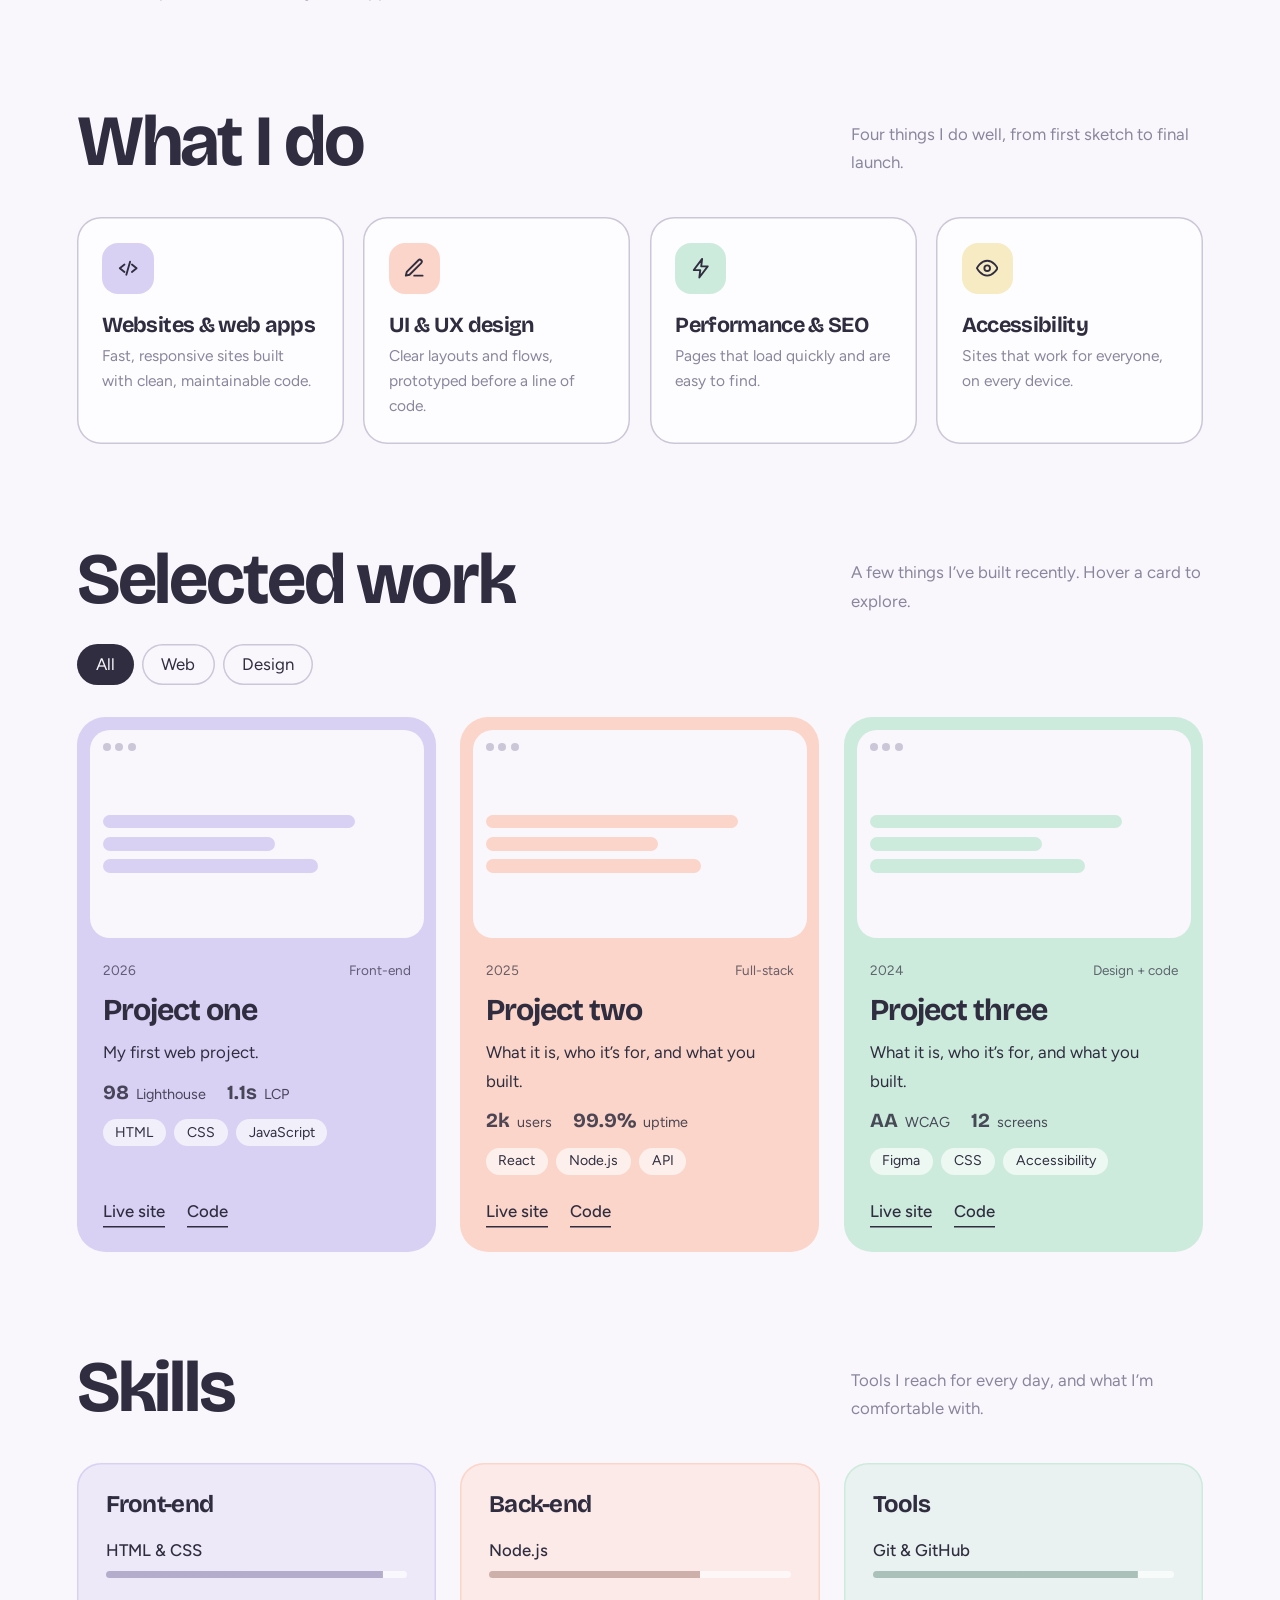
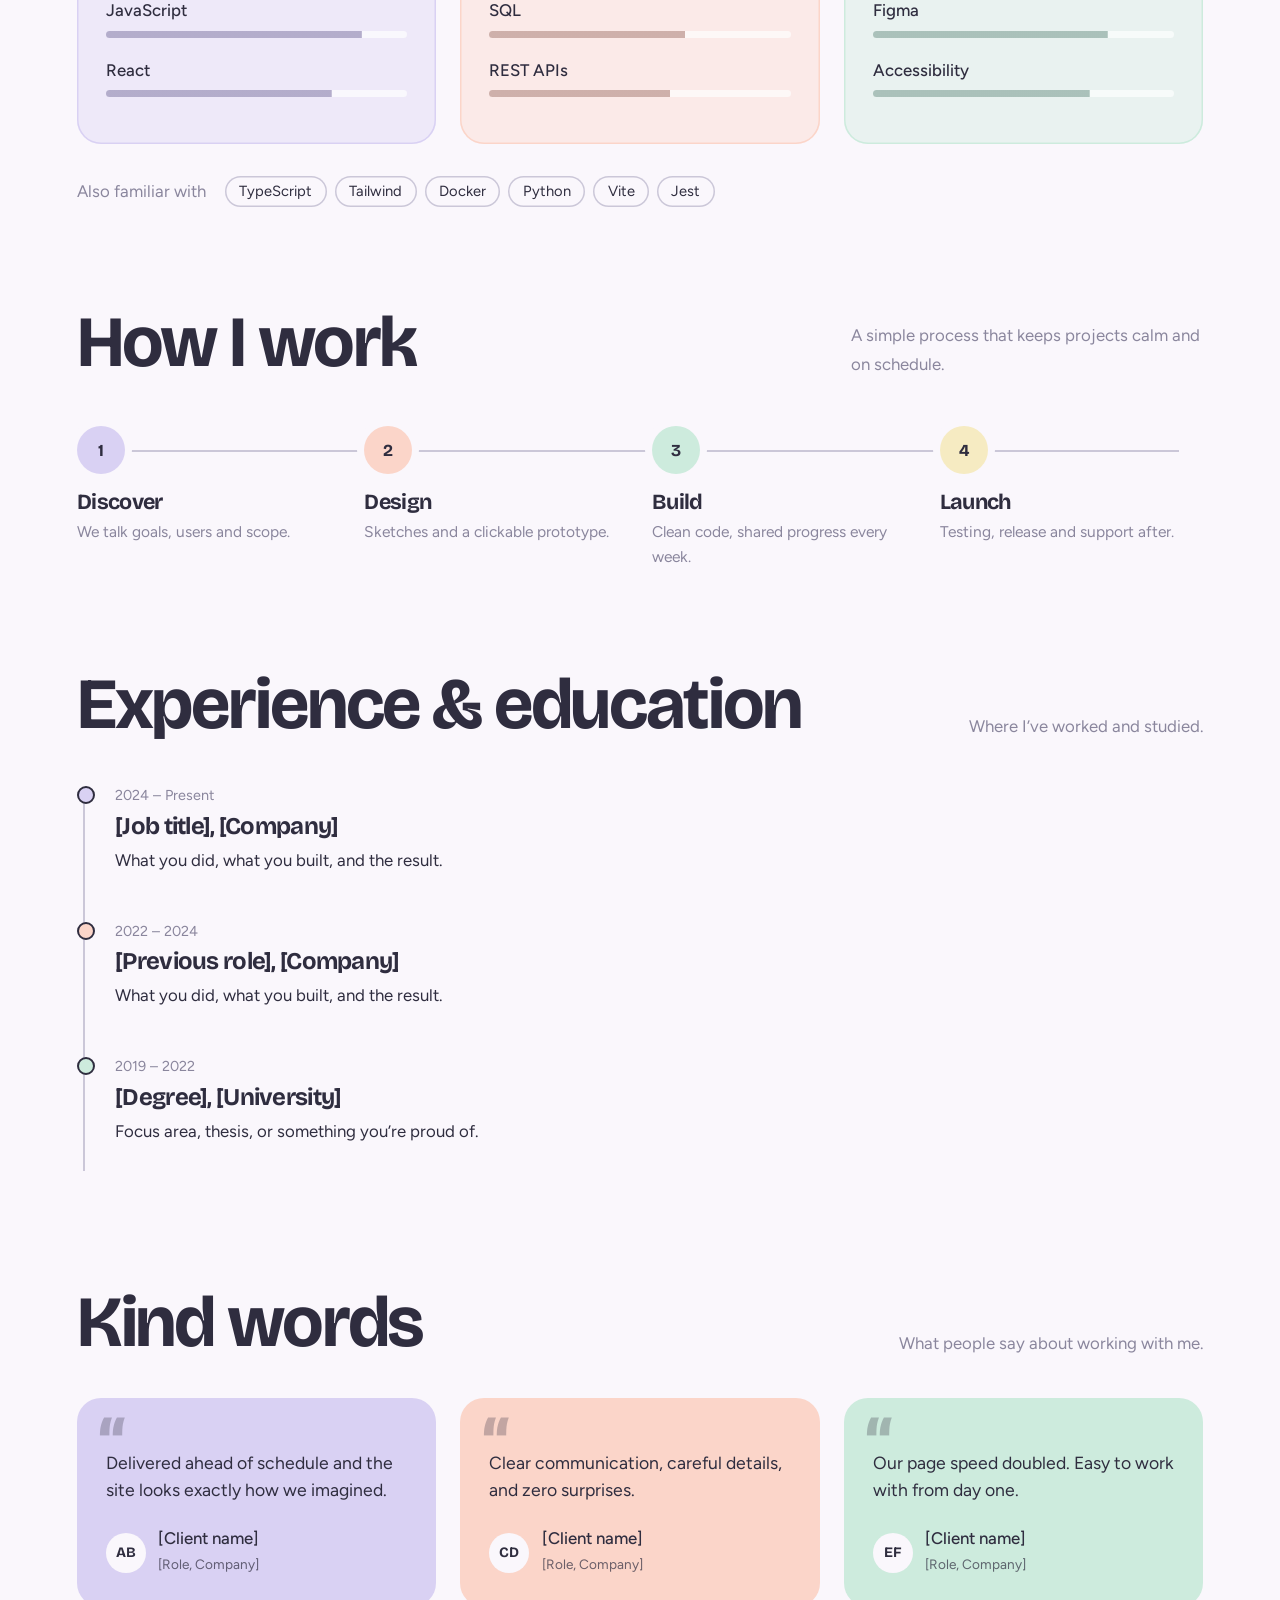
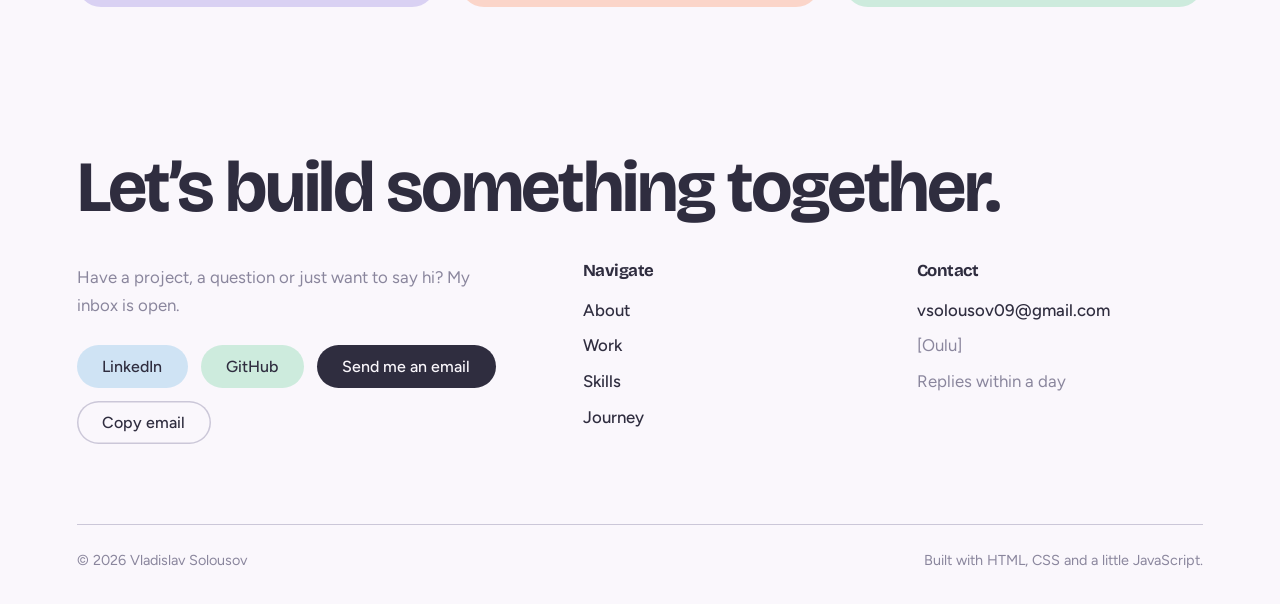
==== commit 0759a1b4: "Name fixed" ====
--- a/index.html
+++ b/index.html
@@ -5,7 +5,7 @@
   <meta name="viewport" content="width=device-width, initial-scale=1">
   <meta name="color-scheme" content="light dark">
   <!-- ✏️ EDIT: page title + description -->
-  <title> Vladisalv Solousov – Portfolio</title>
+  <title> Vladislav Solousov – Portfolio</title>
   <meta name="description" content="Portfolio of Your Name – [your role].">
   <link rel="preconnect" href="https://fonts.googleapis.com">
   <link rel="preconnect" href="https://fonts.gstatic.com" crossorigin>
@@ -46,7 +46,7 @@
     <section class="hero">
       <span class="badge"><i></i><span data-i18n="avail">Available for new projects</span></span>
       <!-- ✏️ EDIT: your name (keep aria-label in sync) -->
-      <h1 class="split" aria-label="Vladisalv Solousov">Vladisalv Solousov</h1>
+      <h1 class="split" aria-label="Vladislav Solousov">Vladislav Solousov</h1>
       <!-- ✏️ EDIT: role + one line (Finnish version is in script.js, key "lead") -->
       <p class="lead" data-i18n="lead">[Your role] building simple, thoughtful things for the web.</p>
       <p class="rotor"><span data-i18n="rot_pre">I enjoy making</span>
@@ -75,7 +75,7 @@
       <div class="about-grid">
         <div>
           <!-- ✏️ EDIT: intro (words light up on scroll) -->
-          <p class="scrub" data-i18n="about">I’m Vladisalv Solousov, a [Student] based in [Oulu]. I like clean interfaces, small details, and code that’s easy to read. Right now I’m working on [what you’re building], and I’m always up for a good project.</p>
+          <p class="scrub" data-i18n="about">I’m Vladislav Solousov, a [Student] based in [Oulu]. I like clean interfaces, small details, and code that’s easy to read. Right now I’m working on [what you’re building], and I’m always up for a good project.</p>
           <!-- ✏️ EDIT: your numbers (data-count) -->
           <div class="stats">
             <div><b data-count="3" data-suffix="+">0</b><span data-i18n="st1">Years of experience</span></div>
@@ -89,7 +89,7 @@
             <!-- ✏️ OPTIONAL: replace the initials with <img src="me.jpg" alt="Your Name"> -->
             <span>VS</span>
           </div>
-          <h3>Vladisalv Solousov</h3>
+          <h3>Vladislav Solousov</h3>
           <p class="role">[Student]</p>
           <dl>
             <div><dt data-i18n="loc_l">Based in</dt><dd>[Oulu]</dd></div>
@@ -347,7 +347,7 @@
     </div>
     <div class="fbottom">
       <!-- ✏️ EDIT: your name -->
-      <span>© 2026 Vladisalv Solousov</span>
+      <span>© 2026 Vladislav Solousov</span>
       <span data-i18n="built">Built with HTML, CSS and a little JavaScript.</span>
     </div>
   </footer>
